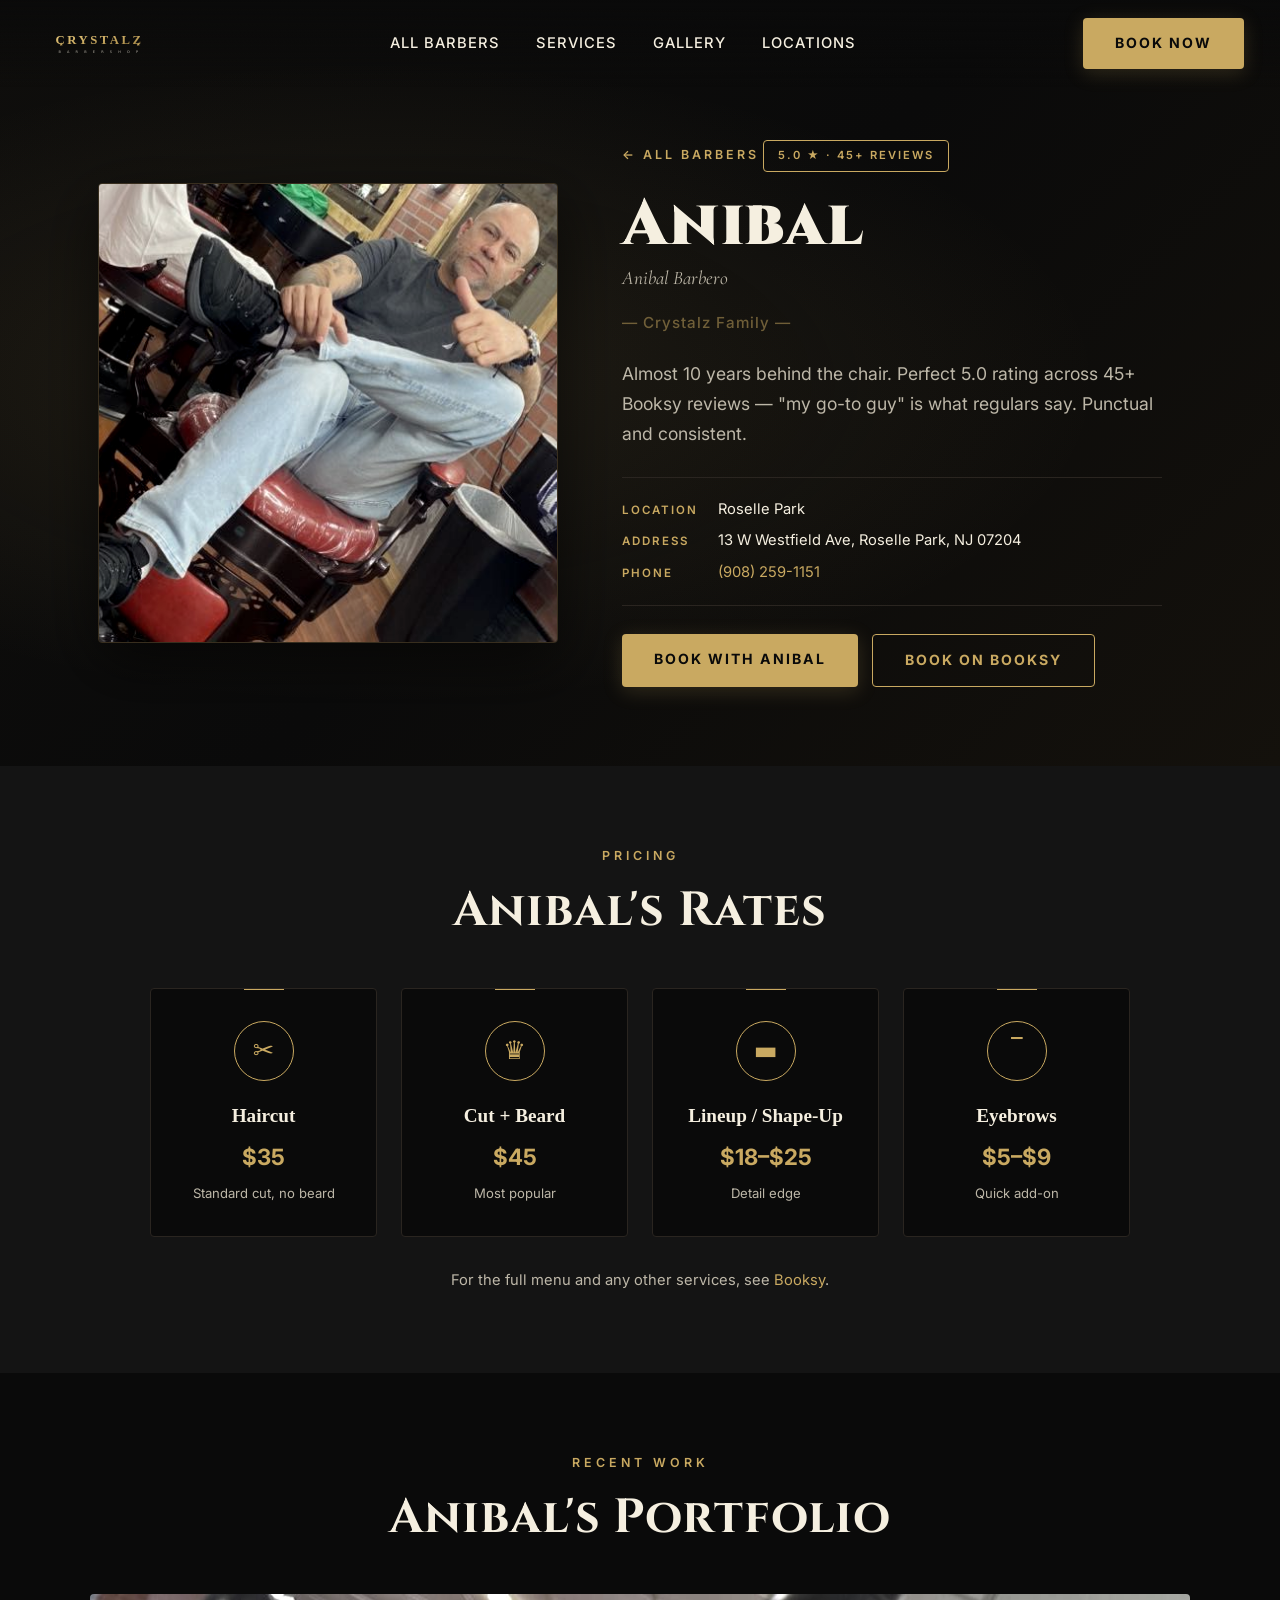
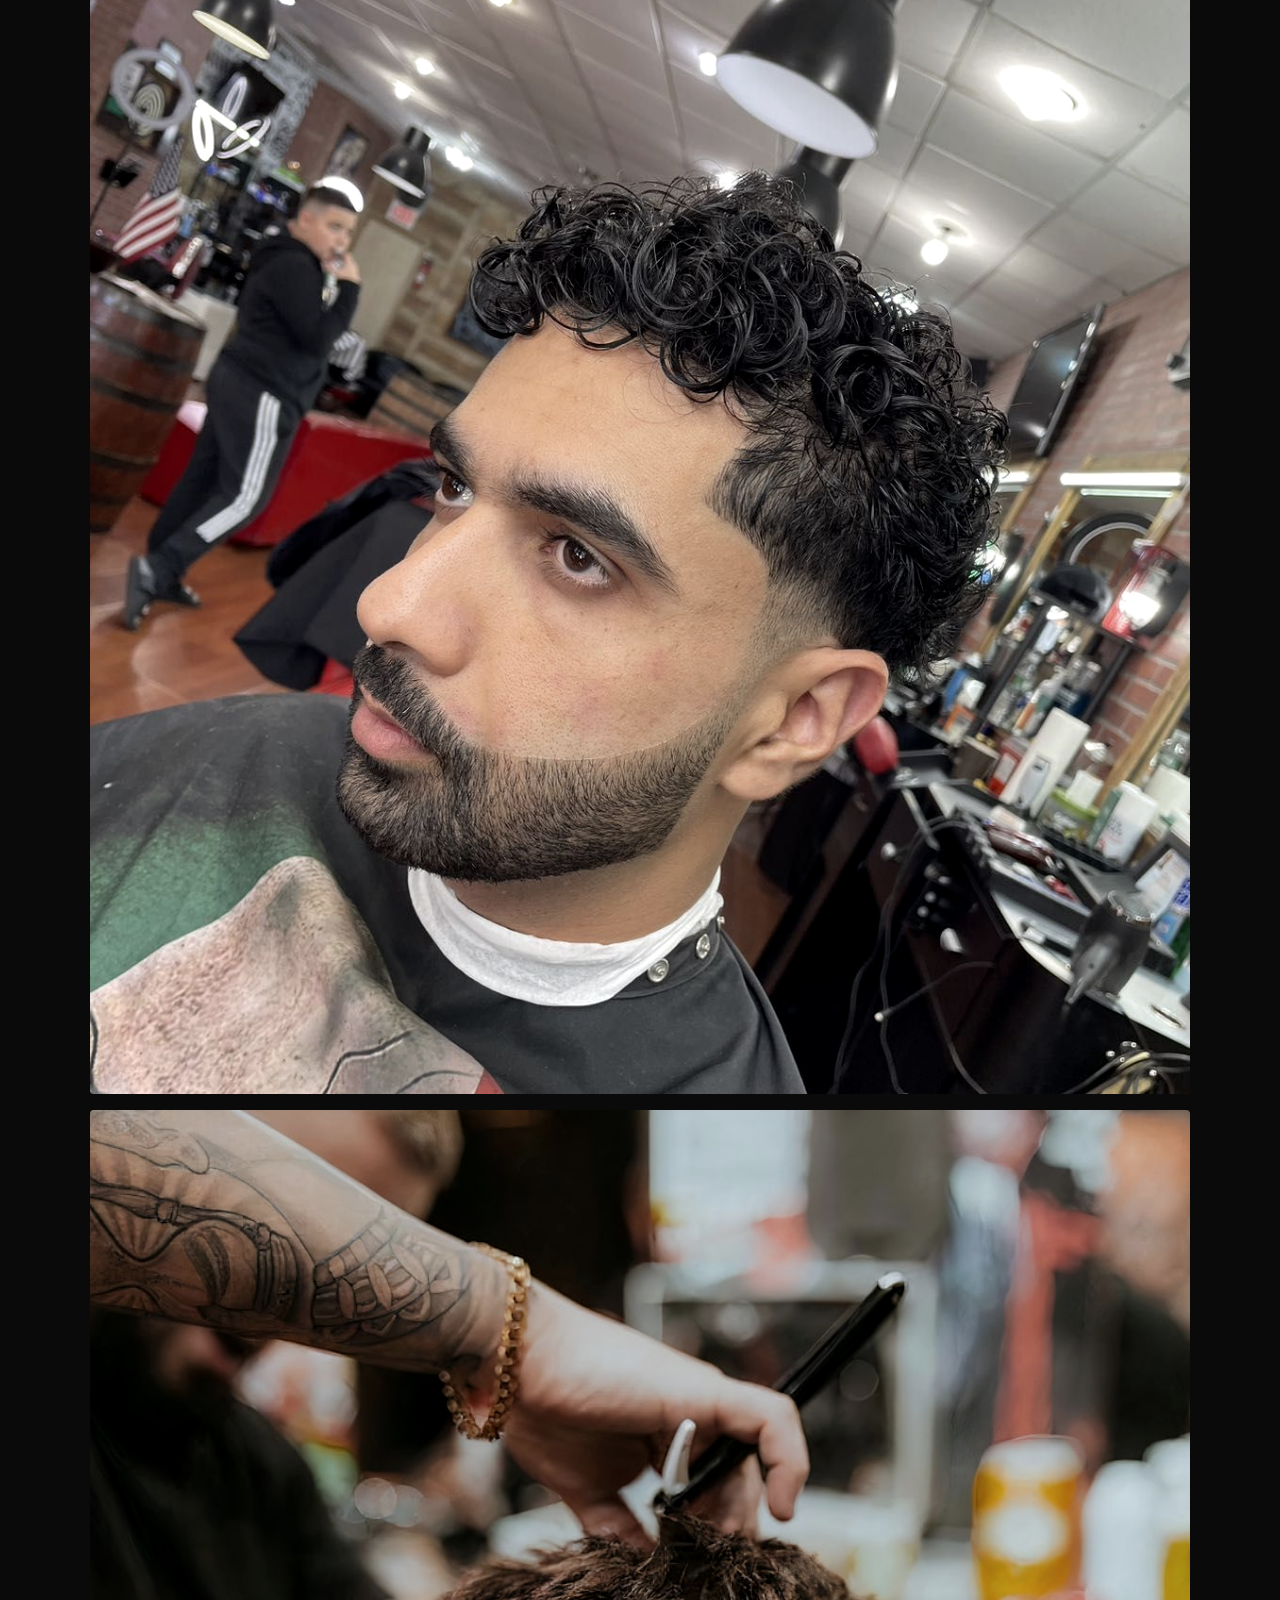
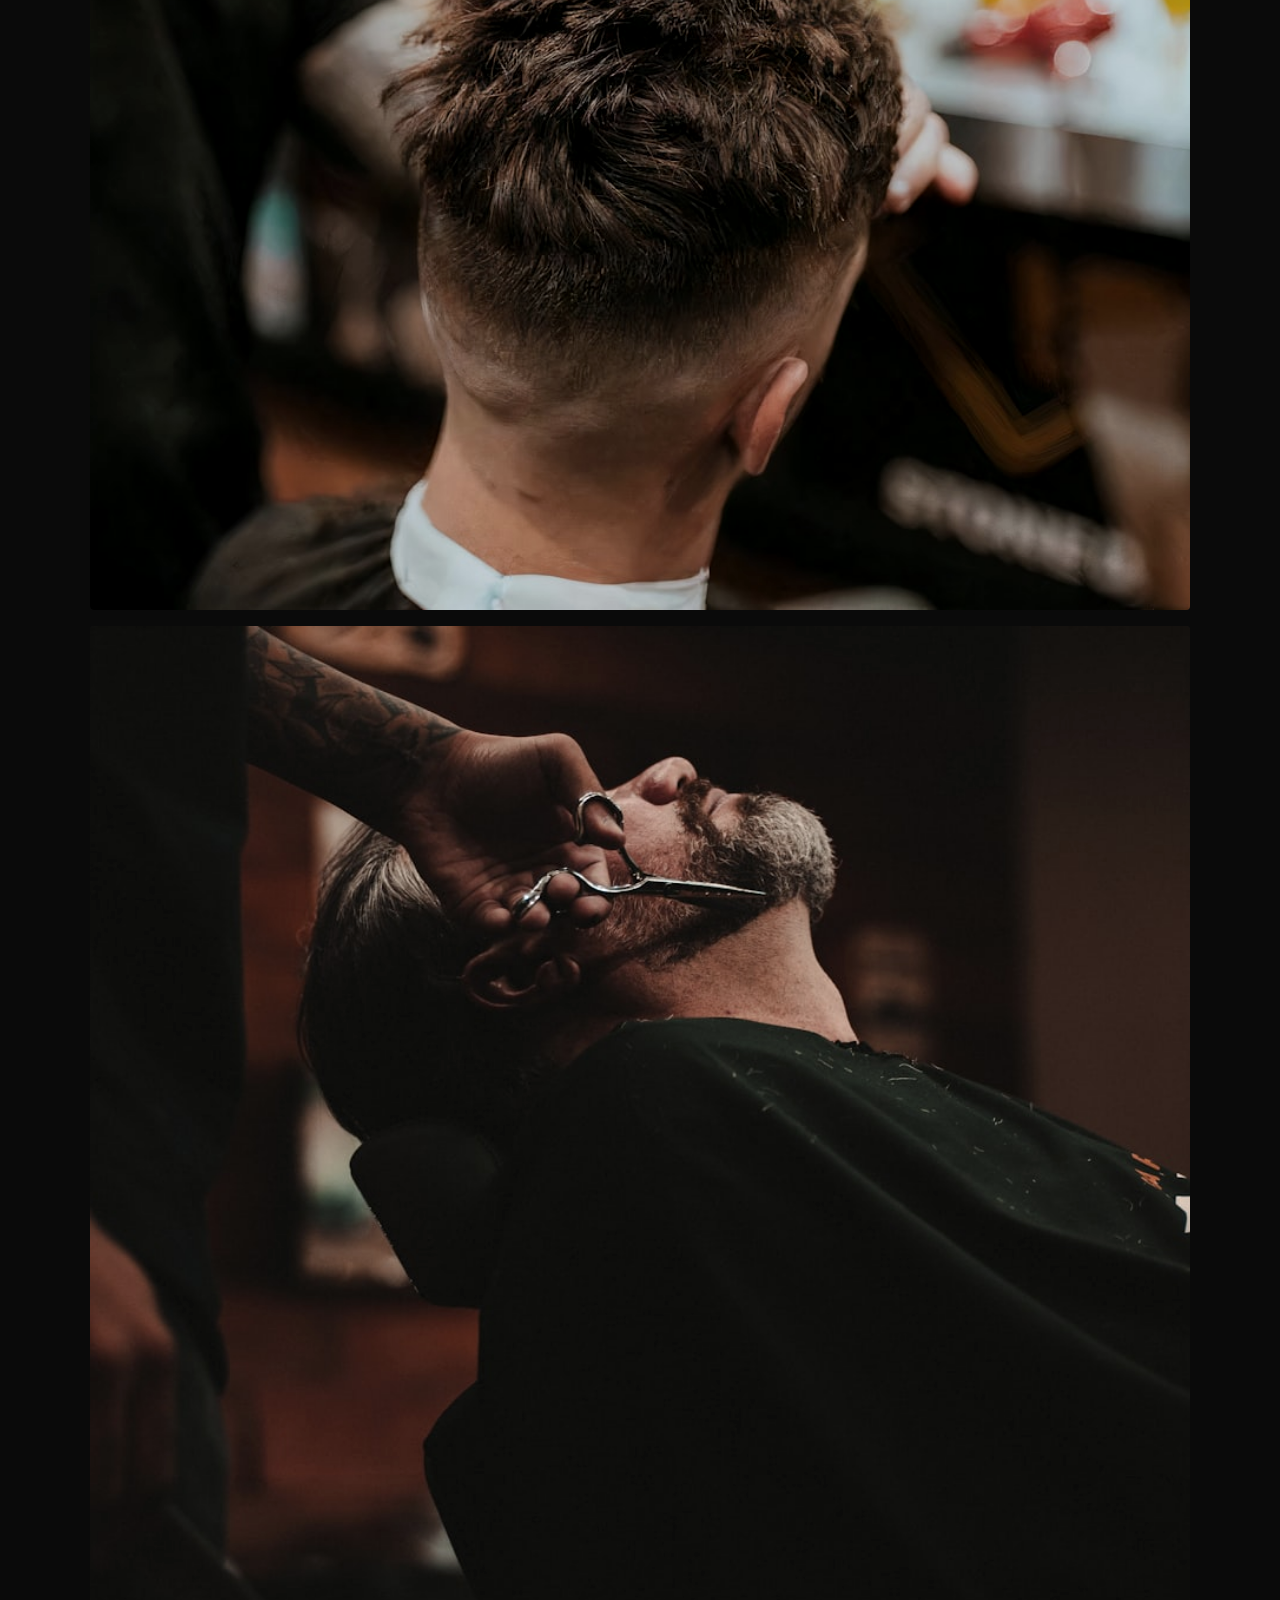
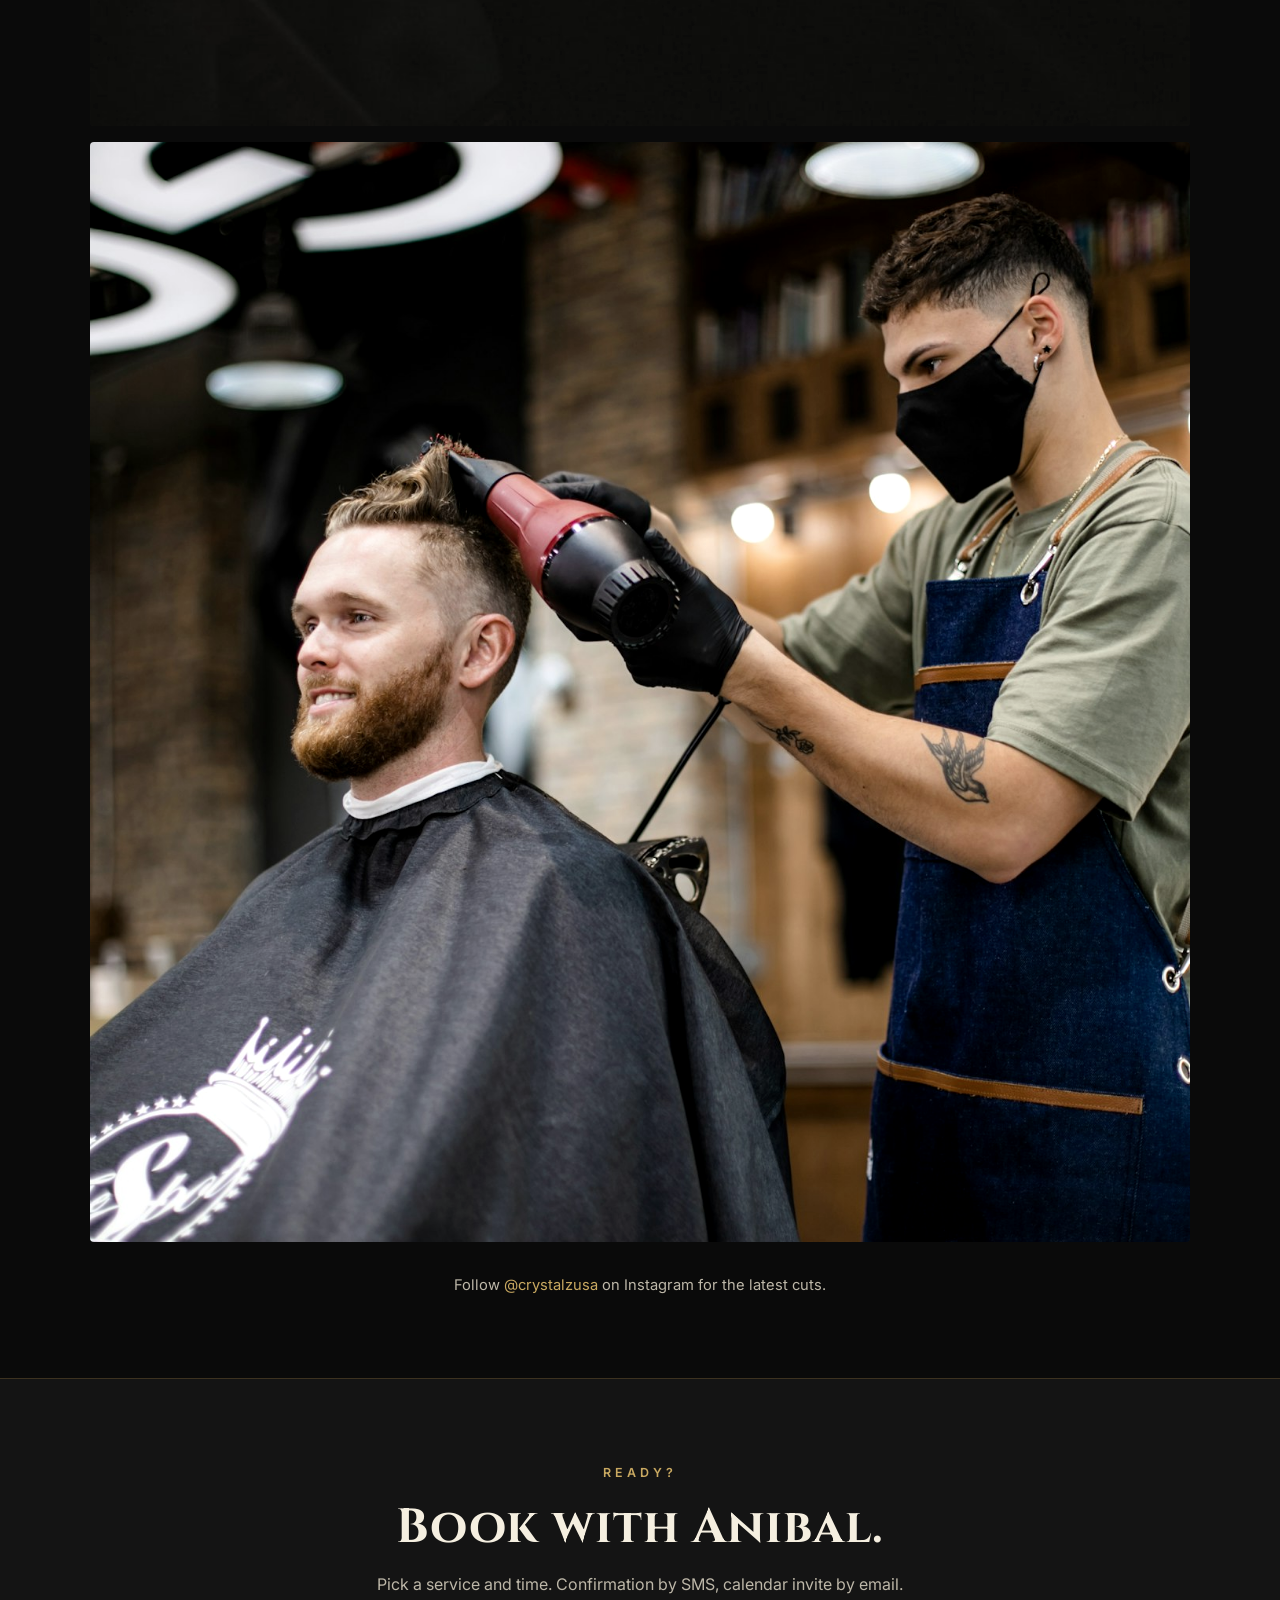
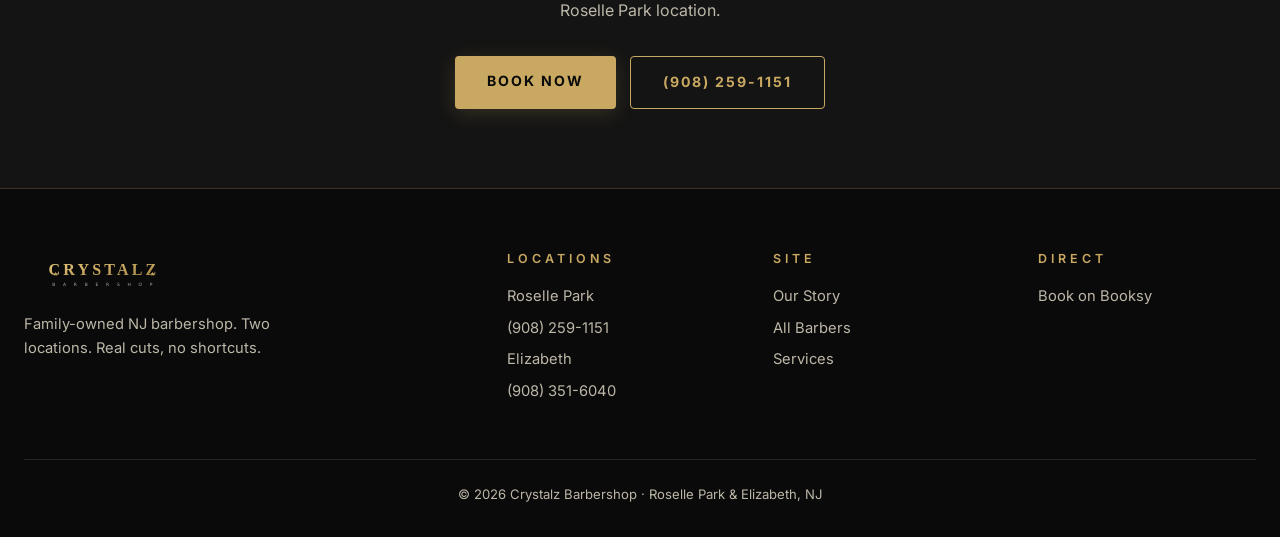
==== barbers/anibal.html @ c44e2b68 "Individual barber bio pages: barbers/<id>.html with hero portrait, bio, pricing, work gallery, embed" ====
<!DOCTYPE html>
<html lang="en">
<head>
  <meta charset="UTF-8">
  <meta name="viewport" content="width=device-width, initial-scale=1.0">
  <title>Anibal — Anibal Barbero | Crystalz Barbershop Roselle Park</title>
  <meta name="description" content="Book Anibal at Crystalz Barbershop Roselle Park. Almost 10 years behind the chair. Perfect 5.0 rating across 45+ Booksy reviews — "my go-to guy" is what regulars say. Punctual and consistent.">
  <meta property="og:title" content="Anibal — Crystalz Barbershop Roselle Park">
  <meta property="og:description" content="Almost 10 years behind the chair. Perfect 5.0 rating across 45+ Booksy reviews — "my go-to guy" is what regulars say. Punctual and consistent.">
  <meta property="og:image" content="../images/barbers/anibal.jpeg">
  <link rel="preconnect" href="https://fonts.googleapis.com">
  <link rel="preconnect" href="https://fonts.gstatic.com" crossorigin>
  <link href="https://fonts.googleapis.com/css2?family=Cinzel:wght@500;700;900&family=Cormorant+Garamond:ital,wght@0,400;0,600;1,500;1,700&family=Inter:wght@400;500;600;700&display=swap" rel="stylesheet">
  <link rel="stylesheet" href="../css/styles.css">
  <link rel="icon" type="image/svg+xml" href="../assets/logo.svg">
  <script type="application/ld+json">
  {
    "@context": "https://schema.org",
    "@type": "Person",
    "name": "Anibal Barbero",
    "alternateName": "Anibal",
    "jobTitle": "Barber",
    "worksFor": {
      "@type": "HairSalon",
      "name": "Crystalz Barbershop",
      "address": {
        "@type": "PostalAddress",
        "streetAddress": "13 W Westfield Ave",
        "addressLocality": "Roselle Park",
        "addressRegion": "NJ",
        "postalCode": "NJ"
      }
    },
    "image": "../images/barbers/anibal.jpeg"
  }
  </script>
</head>
<body>

<nav class="nav" id="nav">
  <a href="../index.html" class="nav-logo"><img src="../assets/logo.svg" alt="Crystalz"></a>
  <ul class="nav-links">
    <li><a href="../index.html#barbers">All Barbers</a></li>
    <li><a href="../index.html#services">Services</a></li>
    <li><a href="../index.html#gallery">Gallery</a></li>
    <li><a href="../index.html#locations">Locations</a></li>
  </ul>
  <a href="#" class="btn book-trigger" data-barber="anibal">Book Now</a>
  <button class="nav-toggle" id="navToggle" aria-label="Toggle nav">☰</button>
</nav>

<header class="barber-page-hero">
  <div class="barber-page-hero-bg"></div>
  <img class="barber-page-portrait" src="../images/barbers/anibal.jpeg" alt="Anibal Barbero">
  <div class="barber-page-hero-content">
    <a href="../index.html#barbers" class="barber-page-back">← All Barbers</a>
    <div class="barber-page-badge">5.0 ★ · 45+ Reviews</div>
    <h1 class="barber-page-name">Anibal</h1>
    <p class="barber-page-fullname">Anibal Barbero</p>
    <span class="barber-page-handle" style="opacity:0.5;">— Crystalz Family —</span>
    <p class="barber-page-bio">Almost 10 years behind the chair. Perfect 5.0 rating across 45+ Booksy reviews — "my go-to guy" is what regulars say. Punctual and consistent.</p>
    <div class="barber-page-meta">
      <div><span>Location</span> Roselle Park</div>
      <div><span>Address</span> 13 W Westfield Ave, Roselle Park, NJ 07204</div>
      <div><span>Phone</span> <a href="tel:+19082591151">(908) 259-1151</a></div>
    </div>
    <div class="barber-page-actions">
      <a href="#" class="btn book-trigger" data-barber="anibal">Book With Anibal</a>
      <a href="https://booksy.com/en-us/854665_anibal-barbero_barber-shop_28871_roselle-park" target="_blank" rel="noopener" class="btn btn-outline">Book on Booksy</a>
    </div>
  </div>
</header>

<section class="barber-page-pricing">
  <div class="container">
    <p class="eyebrow">Pricing</p>
    <h2>Anibal's Rates</h2>
    <div class="services-grid">
      <article class="service-card">
        <div class="service-icon">✂</div>
        <div class="service-name">Haircut</div>
        <div class="service-price">$35</div>
        <div class="service-note">Standard cut, no beard</div>
      </article>
      <article class="service-card">
        <div class="service-icon">♛</div>
        <div class="service-name">Cut + Beard</div>
        <div class="service-price">$45</div>
        <div class="service-note">Most popular</div>
      </article>
      <article class="service-card">
        <div class="service-icon">▬</div>
        <div class="service-name">Lineup / Shape-Up</div>
        <div class="service-price">$18–$25</div>
        <div class="service-note">Detail edge</div>
      </article>
      <article class="service-card">
        <div class="service-icon">‾</div>
        <div class="service-name">Eyebrows</div>
        <div class="service-price">$5–$9</div>
        <div class="service-note">Quick add-on</div>
      </article>
    </div>
    <p style="text-align:center; margin-top:32px; color:var(--cream-dim); font-size:0.92rem;">
      For the full menu and any other services, see <a href="https://booksy.com/en-us/854665_anibal-barbero_barber-shop_28871_roselle-park" target="_blank" rel="noopener" style="color:var(--gold);">Booksy</a>.
    </p>
  </div>
</section>

<section class="barber-page-gallery-section">
  <div class="container">
    <p class="eyebrow">Recent Work</p>
    <h2>Anibal's Portfolio</h2>
    
    <div class="barber-page-gallery">
      <div class="gallery-item"><img src="../images/gallery/01-joel-inspo.jpeg" alt="work sample"></div>
      <div class="gallery-item"><img src="../images/gallery/06-skin-fade.jpeg" alt="work sample"></div>
      <div class="gallery-item"><img src="../images/gallery/02-fade-detail.jpeg" alt="work sample"></div>
      <div class="gallery-item"><img src="../images/gallery/05-beard-work.jpeg" alt="work sample"></div>
    </div>
    
    <p style="text-align:center; margin-top:32px; color:var(--cream-dim); font-size:0.92rem;">
      Follow <a href="https://www.instagram.com/crystalzusa/" target="_blank" rel="noopener" style="color:var(--gold);">@crystalzusa</a> on Instagram for the latest cuts.
    </p>
  </div>
</section>

<section class="barber-page-cta">
  <div class="container">
    <p class="eyebrow">Ready?</p>
    <h2>Book with Anibal.</h2>
    <p style="color:var(--cream-dim); margin-top:12px; max-width:560px; margin-left:auto; margin-right:auto;">Pick a service and time. Confirmation by SMS, calendar invite by email. Roselle Park location.</p>
    <div style="margin-top:32px; display:flex; gap:14px; justify-content:center; flex-wrap:wrap;">
      <a href="#" class="btn book-trigger" data-barber="anibal">Book Now</a>
      <a href="tel:+19082591151" class="btn btn-outline">(908) 259-1151</a>
    </div>
  </div>
</section>

<footer class="footer">
  <div class="container">
    <div class="footer-grid">
      <div class="footer-col">
        <div class="footer-logo"><img src="../assets/logo.svg" alt="Crystalz"></div>
        <p class="footer-tagline">Family-owned NJ barbershop. Two locations. Real cuts, no shortcuts.</p>
      </div>
      <div class="footer-col">
        <h5>Locations</h5>
        <ul>
          <li>Roselle Park</li>
          <li><a href="tel:+19082591151">(908) 259-1151</a></li>
          <li>Elizabeth</li>
          <li><a href="tel:+19083516040">(908) 351-6040</a></li>
        </ul>
      </div>
      <div class="footer-col">
        <h5>Site</h5>
        <ul>
          <li><a href="../index.html#about">Our Story</a></li>
          <li><a href="../index.html#barbers">All Barbers</a></li>
          <li><a href="../index.html#services">Services</a></li>
        </ul>
      </div>
      <div class="footer-col">
        <h5>Direct</h5>
        <ul>
          <li><a href="https://booksy.com/en-us/854665_anibal-barbero_barber-shop_28871_roselle-park" target="_blank" rel="noopener">Book on Booksy</a></li>
          
        </ul>
      </div>
    </div>
    <div class="footer-bottom">
      © 2026 Crystalz Barbershop · Roselle Park & Elizabeth, NJ
    </div>
  </div>
</footer>

<!-- Mobile sticky CTA -->
<div class="mobile-cta-bar" role="navigation">
  <a href="#" class="mcta mcta-primary book-trigger" data-barber="anibal">
    <svg viewBox="0 0 24 24" width="20" height="20" fill="none" stroke="currentColor" stroke-width="2" stroke-linecap="round" stroke-linejoin="round"><rect x="3" y="4" width="18" height="18" rx="2" ry="2"/><line x1="16" y1="2" x2="16" y2="6"/><line x1="8" y1="2" x2="8" y2="6"/><line x1="3" y1="10" x2="21" y2="10"/></svg>
    <span>Book Anibal</span>
  </a>
  <a href="tel:+19082591151" class="mcta">
    <svg viewBox="0 0 24 24" width="20" height="20" fill="none" stroke="currentColor" stroke-width="2" stroke-linecap="round" stroke-linejoin="round"><path d="M22 16.92v3a2 2 0 0 1-2.18 2 19.79 19.79 0 0 1-8.63-3.07 19.5 19.5 0 0 1-6-6 19.79 19.79 0 0 1-3.07-8.67A2 2 0 0 1 4.11 2h3a2 2 0 0 1 2 1.72 12.84 12.84 0 0 0 .7 2.81 2 2 0 0 1-.45 2.11L8.09 9.91a16 16 0 0 0 6 6l1.27-1.27a2 2 0 0 1 2.11-.45 12.84 12.84 0 0 0 2.81.7A2 2 0 0 1 22 16.92z"/></svg>
    <span>Call</span>
  </a>
  <a href="https://maps.google.com/?q=13+W+Westfield+Ave,+Roselle+Park,+NJ+07204" target="_blank" rel="noopener" class="mcta">
    <svg viewBox="0 0 24 24" width="20" height="20" fill="none" stroke="currentColor" stroke-width="2" stroke-linecap="round" stroke-linejoin="round"><path d="M21 10c0 7-9 13-9 13s-9-6-9-13a9 9 0 0 1 18 0z"/><circle cx="12" cy="10" r="3"/></svg>
    <span>Map</span>
  </a>
</div>

<!-- Booking modal — same as main site -->
<div class="modal-overlay" id="bookingModal" role="dialog" aria-modal="true">
  <div class="modal">
    <button class="modal-close" id="modalClose" aria-label="Close">×</button>
    <p class="eyebrow" style="padding-left:0;">Book An Appointment</p>
    <h3>Sharp cut. Real time.</h3>
    <p class="modal-sub">Pick your service and a time. We'll send a confirmation by SMS and your calendar invite by email.</p>
    <form id="bookingForm">
      <div class="form-error" id="formError"></div>
      <div class="form-group">
        <label for="b-location">Location</label>
        <select id="b-location" name="location" required>
          <option value="">— Select a location —</option>
          <option value="roselle-park">Roselle Park · 13 W Westfield Ave</option>
          <option value="elizabeth">Elizabeth · 910 Elizabeth Ave</option>
        </select>
      </div>
      <div class="form-group">
        <label for="b-barber">Barber</label>
        <select id="b-barber" name="barber" required>
          <option value="">— Choose your barber —</option>
        </select>
      </div>
      <div class="form-group">
        <label for="b-service">Service</label>
        <select id="b-service" name="service" required>
          <option value="">— Choose a service —</option>
        </select>
      </div>
      <div class="form-row">
        <div class="form-group">
          <label for="b-date">Date</label>
          <input type="date" id="b-date" name="date" required>
        </div>
        <div class="form-group">
          <label for="b-time">Time</label>
          <select id="b-time" name="time" required>
            <option value="">— Time —</option>
          </select>
        </div>
      </div>
      <div class="form-row">
        <div class="form-group">
          <label for="b-name">Your Name</label>
          <input type="text" id="b-name" name="name" required>
        </div>
        <div class="form-group">
          <label for="b-phone">Phone</label>
          <input type="tel" id="b-phone" name="phone" placeholder="(908) 555-1234" required>
        </div>
      </div>
      <div class="form-group">
        <label for="b-email">Email</label>
        <input type="email" id="b-email" name="email" required>
      </div>
      <div class="form-group">
        <label for="b-notes">Notes (optional)</label>
        <textarea id="b-notes" name="notes" rows="2"></textarea>
      </div>
      <button type="submit" class="btn" id="submitBtn">Confirm Appointment</button>
    </form>
    <div class="form-success" id="formSuccess">
      <div class="form-success-icon">✓</div>
      <h3>Appointment Confirmed</h3>
      <p style="color:var(--cream-dim); margin-top:12px;">We've sent a confirmation by SMS, and your calendar invite is in your email.</p>
      <button class="btn btn-outline" id="successClose" style="margin-top:24px;">Close</button>
    </div>
  </div>
</div>

<script src="../js/data.js"></script>
<script src="../js/main.js"></script>
</body>
</html>
---- css/styles.css ----
/* ===============================
   CRYSTALZ BARBERSHOP — design system
   Premium black + gold barbershop aesthetic
   =============================== */

:root {
  --bg-primary: #0A0A0A;
  --bg-card: #141414;
  --bg-card-hover: #1A1A1A;
  --gold: #C9A961;
  --gold-bright: #E8CB7E;
  --gold-deep: #9A7E3F;
  --gold-glow: rgba(201, 169, 97, 0.15);
  --cream: #F5EFE0;
  --cream-dim: #BDB7A8;
  --border-subtle: #2A2520;
  --border-gold: #3D3220;
  --shadow-card: 0 20px 60px rgba(0, 0, 0, 0.6);
  --shadow-gold: 0 0 40px rgba(201, 169, 97, 0.25);
  --max-width: 1280px;
  --radius: 4px;
  --transition: 0.4s cubic-bezier(0.4, 0, 0.2, 1);
}

* { box-sizing: border-box; margin: 0; padding: 0; }

html { scroll-behavior: smooth; }

body {
  font-family: 'Inter', -apple-system, BlinkMacSystemFont, system-ui, sans-serif;
  background: var(--bg-primary);
  color: var(--cream);
  line-height: 1.6;
  overflow-x: hidden;
  -webkit-font-smoothing: antialiased;
}

h1, h2, h3, h4 {
  font-family: 'Cinzel', 'Cormorant Garamond', Georgia, serif;
  font-weight: 700; line-height: 1.2;
  letter-spacing: 0.02em; /* Cinzel needs more tracking, not less */
  text-transform: none;
}
h1 { font-size: clamp(2.2rem, 5.5vw, 4.6rem); font-weight: 900; }
h2 { font-size: clamp(1.7rem, 3.8vw, 3rem); margin-bottom: 1rem; font-weight: 700; }
h3 { font-size: clamp(1.2rem, 2.2vw, 1.6rem); font-weight: 700; }

a { color: inherit; text-decoration: none; transition: color var(--transition); }

img { max-width: 100%; height: auto; display: block; }

.container { max-width: var(--max-width); margin: 0 auto; padding: 0 24px; }

/* Section labels — small uppercase gold */
.eyebrow {
  display: inline-block;
  color: var(--gold);
  font-size: 0.78rem;
  font-weight: 600;
  letter-spacing: 4px;
  text-transform: uppercase;
  margin-bottom: 1rem;
  position: relative;
  padding-left: 60px;
}
.eyebrow::before {
  content: ""; position: absolute; left: 0; top: 50%;
  width: 50px; height: 1px; background: var(--gold);
}

/* ===============================
   Navigation
   =============================== */
.nav {
  position: fixed; top: 0; left: 0; right: 0; z-index: 100;
  display: flex; justify-content: space-between; align-items: center;
  padding: 18px 36px;
  transition: all var(--transition);
  background: linear-gradient(180deg, rgba(10,10,10,0.95) 0%, rgba(10,10,10,0) 100%);
}
.nav.scrolled {
  background: rgba(10, 10, 10, 0.96);
  backdrop-filter: blur(12px);
  -webkit-backdrop-filter: blur(12px);
  border-bottom: 1px solid var(--border-subtle);
  padding: 12px 36px;
}
.nav-logo img { height: 38px; }
.nav-links { display: flex; gap: 36px; list-style: none; }
.nav-links a {
  color: var(--cream); font-size: 0.92rem; font-weight: 500;
  letter-spacing: 1px; text-transform: uppercase; position: relative;
  padding: 4px 0;
}
.nav-links a::after {
  content: ""; position: absolute; bottom: 0; left: 0; right: 0; height: 1px;
  background: var(--gold); transform: scaleX(0); transform-origin: right;
  transition: transform var(--transition);
}
.nav-links a:hover { color: var(--gold); }
.nav-links a:hover::after { transform: scaleX(1); transform-origin: left; }

.btn {
  display: inline-block; padding: 14px 32px;
  background: var(--gold); color: var(--bg-primary);
  border: none; border-radius: var(--radius);
  font-family: 'Inter', sans-serif; font-size: 0.88rem; font-weight: 700;
  letter-spacing: 2px; text-transform: uppercase; cursor: pointer;
  transition: transform 0.25s cubic-bezier(0.2,0.7,0.15,1), background var(--transition), box-shadow var(--transition), color var(--transition);
  position: relative; overflow: hidden; will-change: transform;
  box-shadow: 0 4px 20px rgba(201, 169, 97, 0.2);
}
@media (hover: none) { .btn { transform: none !important; } }
.btn::before {
  content: ""; position: absolute; top: 0; left: -100%; width: 100%; height: 100%;
  background: linear-gradient(90deg, transparent, var(--gold-bright), transparent);
  transition: left 0.6s;
}
.btn:hover::before { left: 100%; }
.btn:hover { background: var(--gold-bright); transform: translateY(-2px); box-shadow: 0 8px 30px rgba(201, 169, 97, 0.4); }
.btn-outline {
  background: transparent; color: var(--gold); border: 1px solid var(--gold);
  box-shadow: none;
}
.btn-outline:hover { background: var(--gold); color: var(--bg-primary); }

.nav-toggle { display: none; background: none; border: none; color: var(--cream); cursor: pointer; }

/* ===============================
   Hero
   =============================== */
.hero {
  position: relative; min-height: 100vh; display: flex; align-items: center; justify-content: center;
  overflow: hidden; padding: 120px 24px 60px; text-align: center;
}
.hero-image {
  position: absolute; inset: 0; z-index: 0;
  width: 100%; height: 100%; object-fit: cover;
  filter: grayscale(35%) brightness(0.55) contrast(1.15);
  animation: hero-zoom 18s ease-in-out infinite alternate;
}
@keyframes hero-zoom {
  from { transform: scale(1.0); }
  to   { transform: scale(1.08); }
}
.hero-bg {
  position: absolute; inset: 0; z-index: 1;
  background:
    linear-gradient(180deg, rgba(10,10,10,0.4) 0%, rgba(10,10,10,0.65) 50%, rgba(10,10,10,0.95) 100%),
    radial-gradient(ellipse 80% 50% at 50% 30%, rgba(201, 169, 97, 0.18) 0%, transparent 70%);
}
@keyframes hero-pan {
  0% { background-position: 0% 0%, 0% 0%, 0% 0%, 0% 0%, 0% 0%; }
  100% { background-position: 0% 0%, 8% 4%, -6% 3%, 4% -2%, 0% 0%; }
}
.hero-bg::after {
  content: ""; position: absolute; inset: 0;
  background-image: url("data:image/svg+xml,%3Csvg xmlns='http://www.w3.org/2000/svg' width='200' height='200'%3E%3Cdefs%3E%3CradialGradient id='g'%3E%3Cstop offset='0%25' stop-color='%23C9A961' stop-opacity='0.15'/%3E%3Cstop offset='100%25' stop-color='%23000' stop-opacity='0'/%3E%3C/radialGradient%3E%3C/defs%3E%3Ccircle cx='100' cy='100' r='40' fill='url(%23g)'/%3E%3C/svg%3E");
  background-position: 20% 20%, 80% 70%; background-repeat: no-repeat;
  opacity: 0.6;
}
.hero-content { position: relative; z-index: 2; max-width: 900px; }
.hero-eyebrow {
  color: var(--gold); font-size: 0.85rem; font-weight: 500; letter-spacing: 8px;
  text-transform: uppercase; margin-bottom: 24px; opacity: 0;
  animation: fade-up 1s 0.2s forwards;
}
.hero-title {
  color: var(--cream); margin-bottom: 32px;
}
.hero-title .word {
  display: inline-block; opacity: 0;
  transform: translateY(60%); filter: blur(8px);
  animation: word-in .9s var(--d) cubic-bezier(.2,.7,.15,1) forwards;
  margin-right: 0.22em;
}
.hero-title .italic {
  color: var(--gold);
  font-style: italic;
  font-family: 'Cormorant Garamond', Georgia, serif;
  font-weight: 500;
  letter-spacing: 0; /* italic doesn't need extra tracking */
}
@keyframes word-in {
  to { opacity: 1; transform: translateY(0); filter: blur(0); }
}
.hero-sub {
  color: var(--cream-dim); font-size: 1.15rem; max-width: 600px; margin: 0 auto 48px;
  opacity: 0; animation: fade-up 1s 0.8s forwards;
}
.hero-actions {
  display: flex; gap: 16px; justify-content: center; flex-wrap: wrap;
  opacity: 0; animation: fade-up 1s 1.1s forwards;
}
.hero-divider {
  width: 80px; height: 1px; background: var(--gold); margin: 32px auto;
  opacity: 0; animation: fade-up 1s 0.6s forwards;
}
.hero-stars { color: var(--gold); font-size: 1rem; letter-spacing: 4px; margin-bottom: 16px;
  opacity: 0; animation: fade-up 1s 0.4s forwards; }

@keyframes fade-up {
  from { opacity: 0; transform: translateY(30px); }
  to { opacity: 1; transform: translateY(0); }
}

/* ===============================
   Marquee strip
   =============================== */
.marquee {
  overflow: hidden; border-block: 1px solid var(--border-gold);
  background: var(--bg-primary); padding: 36px 0;
  position: relative;
}
.marquee::before, .marquee::after {
  content: ""; position: absolute; top: 0; bottom: 0; width: 120px; z-index: 2; pointer-events: none;
}
.marquee::before { left: 0; background: linear-gradient(90deg, var(--bg-primary), transparent); }
.marquee::after { right: 0; background: linear-gradient(270deg, var(--bg-primary), transparent); }
.marquee-track {
  display: flex; gap: 56px; white-space: nowrap; width: max-content;
  animation: marquee 38s linear infinite;
  font-family: 'Playfair Display', serif; font-style: italic;
  font-size: clamp(2rem, 5vw, 4rem); font-weight: 800;
  color: transparent; -webkit-text-stroke: 1px var(--gold);
  letter-spacing: 0.02em;
}
.marquee-track span:nth-child(even) { color: var(--gold); -webkit-text-stroke: 0; }
@keyframes marquee { to { transform: translateX(-50%); } }
.marquee:hover .marquee-track { animation-play-state: paused; }

/* ===============================
   Section base
   =============================== */
section { padding: 100px 0; position: relative; }
.section-head { text-align: center; max-width: 720px; margin: 0 auto 72px; }
.section-head h2 { color: var(--cream); }
.section-head p { color: var(--cream-dim); font-size: 1.1rem; margin-top: 16px; }

/* ===============================
   About / Family Story
   =============================== */
.about { background: var(--bg-card); position: relative; }
.about::before {
  content: ""; position: absolute; top: 0; left: 0; right: 0; height: 1px;
  background: linear-gradient(90deg, transparent, var(--gold), transparent);
}
.about-grid { display: grid; grid-template-columns: 1fr 1fr; gap: 72px; align-items: center; }
.about-text .eyebrow { padding-left: 0; }
.about-text .eyebrow::before { display: none; }
.about-text p { color: var(--cream-dim); margin-bottom: 16px; font-size: 1.02rem; }
.family-card {
  background: var(--bg-primary); border: 1px solid var(--border-gold);
  padding: 32px; border-radius: var(--radius); margin-top: 24px;
}
.family-card h4 { color: var(--gold); margin-bottom: 8px; font-family: 'Inter'; font-size: 0.85rem; letter-spacing: 3px; text-transform: uppercase; font-weight: 600; }
.family-card .family-list { color: var(--cream); font-size: 1.1rem; line-height: 1.9; }
.family-card .family-list span { color: var(--gold); }
.family-card .family-list a {
  color: var(--cream); text-decoration: none;
  display: inline-block; padding: 2px 6px; margin: -2px -6px;
  border-radius: 2px; transition: background var(--transition), color var(--transition);
  position: relative;
}
.family-card .family-list a:hover {
  background: rgba(201, 169, 97, 0.08); color: var(--gold-bright);
}
.family-card .family-list a:hover span { color: var(--gold-bright); }
.family-card .family-list a::after {
  content: "→"; opacity: 0; margin-left: 8px;
  transition: opacity var(--transition), margin-left var(--transition);
  color: var(--gold);
}
.family-card .family-list a:hover::after { opacity: 1; margin-left: 12px; }

.about-visual {
  position: relative; aspect-ratio: 4/5;
  background: var(--bg-primary);
  border: 1px solid var(--border-gold); border-radius: var(--radius);
  display: flex; align-items: center; justify-content: center;
  overflow: hidden;
}
.about-visual-image {
  position: absolute; inset: 0; width: 100%; height: 100%; object-fit: cover;
  filter: grayscale(40%) brightness(0.4) contrast(1.1);
  z-index: 1;
}
.about-visual::before {
  content: ""; position: absolute; inset: 20px; border: 1px solid var(--gold);
  opacity: 0.5; z-index: 2; pointer-events: none;
}
.about-visual-text {
  text-align: center; padding: 40px;
  position: relative; z-index: 3;
}
.about-visual-text .stat-number {
  font-family: 'Playfair Display', serif; font-size: 5rem; font-weight: 900;
  color: var(--gold); line-height: 1;
}
.about-visual-text .stat-label {
  color: var(--cream-dim); font-size: 0.85rem; letter-spacing: 4px;
  text-transform: uppercase; margin-top: 12px;
}
.about-visual-text .stat-divider {
  width: 60px; height: 1px; background: var(--gold); margin: 24px auto;
}

/* ===============================
   Barbers grid
   =============================== */
.barbers { background: var(--bg-primary); }
.barbers-grid {
  display: grid; grid-template-columns: repeat(auto-fit, minmax(280px, 1fr)); gap: 32px;
}
.barber-card {
  background: var(--bg-card); border: 1px solid var(--border-subtle); border-radius: var(--radius);
  overflow: hidden; transition: all var(--transition); position: relative;
  display: flex; flex-direction: column;
}
.barber-card:hover {
  transform: translateY(-8px); border-color: var(--gold);
  box-shadow: var(--shadow-card), var(--shadow-gold);
}
.barber-image {
  position: relative; aspect-ratio: 1/1; overflow: hidden;
  background: var(--bg-card-hover);
}
.barber-image img {
  width: 100%; height: 100%; object-fit: cover;
  transition: transform 0.6s cubic-bezier(0.4, 0, 0.2, 1);
  filter: grayscale(20%) contrast(1.05);
}
.barber-card:hover .barber-image img {
  transform: scale(1.06); filter: grayscale(0%) contrast(1.1);
}
.barber-badge {
  position: absolute; top: 16px; right: 16px; z-index: 2;
  background: var(--bg-primary); color: var(--gold); padding: 6px 12px;
  font-size: 0.7rem; font-weight: 600; letter-spacing: 2px; text-transform: uppercase;
  border: 1px solid var(--gold); border-radius: var(--radius);
}
.barber-info { padding: 28px 24px 24px; flex: 1; display: flex; flex-direction: column; }
.barber-name { color: var(--cream); margin-bottom: 4px; }
.barber-handle {
  color: var(--gold); font-size: 0.85rem; font-weight: 500; letter-spacing: 1px;
  margin-bottom: 16px; display: inline-block;
}
.barber-handle:hover { color: var(--gold-bright); }
.barber-bio { color: var(--cream-dim); font-size: 0.95rem; flex: 1; margin-bottom: 20px; }
.barber-prices {
  display: flex; gap: 12px; flex-wrap: wrap; margin-bottom: 24px;
  font-size: 0.78rem; color: var(--cream-dim);
}
.barber-prices span { color: var(--gold); font-weight: 600; }
.barber-card .btn { width: 100%; text-align: center; padding: 12px 16px; font-size: 0.82rem; }

/* ===============================
   Services
   =============================== */
.services { background: var(--bg-card); position: relative; }
.services-grid {
  display: grid; grid-template-columns: repeat(auto-fit, minmax(220px, 1fr)); gap: 24px;
}
.service-card {
  background: var(--bg-primary); border: 1px solid var(--border-subtle); border-radius: var(--radius);
  padding: 32px 28px; text-align: center; transition: all var(--transition); position: relative;
}
.service-card::before {
  content: ""; position: absolute; top: 0; left: 50%; width: 40px; height: 1px;
  background: var(--gold); transform: translateX(-50%);
}
.service-card:hover {
  transform: translateY(-4px); border-color: var(--gold);
  background: var(--bg-card-hover);
}
.service-icon {
  width: 60px; height: 60px; margin: 0 auto 20px;
  display: flex; align-items: center; justify-content: center;
  color: var(--gold); font-size: 1.6rem;
  border: 1px solid var(--gold); border-radius: 50%;
}
.service-name { color: var(--cream); font-family: 'Playfair Display', serif; font-size: 1.2rem; font-weight: 700; margin-bottom: 8px; }
.service-price { color: var(--gold); font-size: 1.4rem; font-weight: 700; }
.service-note { color: var(--cream-dim); font-size: 0.82rem; margin-top: 8px; }

/* ===============================
   Gallery
   =============================== */
.gallery { background: var(--bg-primary); padding-bottom: 60px; }
.gallery-grid {
  display: grid; grid-template-columns: repeat(12, 1fr); gap: 16px;
  grid-auto-rows: 200px;
}
.gallery-item {
  position: relative; overflow: hidden; border-radius: var(--radius);
  background: var(--bg-card); cursor: pointer;
}
.gallery-item.tall { grid-row: span 2; }
.gallery-item:nth-child(1) { grid-column: span 4; grid-row: span 2; }
.gallery-item:nth-child(2) { grid-column: span 4; }
.gallery-item:nth-child(3) { grid-column: span 4; }
.gallery-item:nth-child(4) { grid-column: span 4; }
.gallery-item:nth-child(5) { grid-column: span 4; }
.gallery-item:nth-child(6) { grid-column: span 4; }
.gallery-item:nth-child(7) { grid-column: span 4; }
.gallery-placeholder {
  width: 100%; height: 100%;
  background: linear-gradient(135deg, var(--bg-card-hover) 0%, var(--bg-primary) 100%);
  display: flex; align-items: center; justify-content: center;
  color: var(--gold); font-size: 0.9rem; letter-spacing: 2px; text-transform: uppercase;
  position: relative;
}
.gallery-placeholder::before {
  content: ""; position: absolute; inset: 16px; border: 1px solid var(--border-gold);
  opacity: 0.5;
}
.gallery-item img {
  width: 100%; height: 100%; object-fit: cover;
  transition: transform 0.6s, filter 0.6s;
  filter: grayscale(15%) contrast(1.05);
}
.gallery-item:hover img { transform: scale(1.08); filter: grayscale(0%) contrast(1.12); }
.gallery-item::after {
  content: ""; position: absolute; inset: 0; pointer-events: none;
  background: linear-gradient(180deg, transparent 60%, rgba(10,10,10,0.5) 100%);
  opacity: 0; transition: opacity 0.4s;
}
.gallery-item:hover::after { opacity: 1; }
.gallery-cta {
  text-align: center; margin-top: 48px;
}

/* ===============================
   Locations
   =============================== */
.locations { background: var(--bg-card); }
.locations-grid { display: grid; grid-template-columns: 1fr 1fr; gap: 32px; }
.location-card {
  background: var(--bg-primary); border: 1px solid var(--border-subtle); border-radius: var(--radius);
  padding: 40px; transition: all var(--transition);
}
.location-card:hover { border-color: var(--gold); }
.location-name {
  font-family: 'Playfair Display', serif; font-size: 1.6rem; font-weight: 800;
  color: var(--cream); margin-bottom: 8px;
}
.location-eyebrow { color: var(--gold); font-size: 0.78rem; letter-spacing: 4px; text-transform: uppercase; margin-bottom: 12px; }
.location-details { color: var(--cream-dim); margin-top: 20px; line-height: 2; }
.location-details a { color: var(--gold); }
.location-details a:hover { color: var(--gold-bright); }
.location-hours { margin-top: 24px; padding-top: 24px; border-top: 1px solid var(--border-subtle); }
.location-hours dt { color: var(--cream); font-size: 0.85rem; font-weight: 600; }
.location-hours dd { color: var(--cream-dim); font-size: 0.85rem; margin-bottom: 8px; }
.location-actions { margin-top: 28px; display: flex; gap: 12px; flex-wrap: wrap; }
.location-actions .btn { padding: 10px 20px; font-size: 0.78rem; }

/* ===============================
   Reviews
   =============================== */
.reviews { background: var(--bg-primary); }
.reviews-grid { display: grid; grid-template-columns: repeat(auto-fit, minmax(280px, 1fr)); gap: 24px; }
.review-card {
  background: var(--bg-card); border: 1px solid var(--border-subtle); border-radius: var(--radius);
  padding: 32px 28px; transition: all var(--transition); position: relative;
}
.review-card:hover { border-color: var(--gold); transform: translateY(-4px); }
.review-stars { color: var(--gold); margin-bottom: 16px; letter-spacing: 2px; font-size: 0.95rem; }
.review-quote { color: var(--cream); font-style: italic; font-size: 1.02rem; margin-bottom: 20px; line-height: 1.7; }
.review-author { color: var(--gold); font-size: 0.85rem; font-weight: 600; letter-spacing: 1px; text-transform: uppercase; }

/* ===============================
   Booking modal
   =============================== */
.modal-overlay {
  position: fixed; inset: 0; z-index: 200;
  background: rgba(0, 0, 0, 0.85); backdrop-filter: blur(8px);
  display: none; align-items: center; justify-content: center;
  padding: 24px;
}
.modal-overlay.open { display: flex; }
.modal {
  background: var(--bg-card); border: 1px solid var(--border-gold); border-radius: var(--radius);
  max-width: 600px; width: 100%; max-height: 90vh; overflow-y: auto;
  padding: 40px; position: relative;
  animation: modal-in 0.4s cubic-bezier(0.4, 0, 0.2, 1);
}
@keyframes modal-in {
  from { opacity: 0; transform: translateY(30px); }
  to { opacity: 1; transform: translateY(0); }
}
.modal-close {
  position: absolute; top: 16px; right: 20px;
  background: none; border: none; color: var(--cream-dim); font-size: 1.6rem;
  cursor: pointer; transition: color var(--transition);
}
.modal-close:hover { color: var(--gold); }
.modal h3 { color: var(--cream); margin-bottom: 8px; }
.modal-sub { color: var(--cream-dim); margin-bottom: 32px; font-size: 0.95rem; }

.form-group { margin-bottom: 20px; }
.form-group label {
  display: block; color: var(--cream); font-size: 0.82rem; font-weight: 600;
  letter-spacing: 1px; text-transform: uppercase; margin-bottom: 8px;
}
.form-group input,
.form-group select,
.form-group textarea {
  width: 100%; background: var(--bg-primary); border: 1px solid var(--border-subtle);
  border-radius: var(--radius); padding: 14px 16px;
  color: var(--cream); font-family: 'Inter', sans-serif; font-size: 0.95rem;
  transition: border-color var(--transition);
}
.form-group input:focus,
.form-group select:focus,
.form-group textarea:focus {
  outline: none; border-color: var(--gold);
}
.form-row { display: grid; grid-template-columns: 1fr 1fr; gap: 16px; }
.modal .btn { width: 100%; margin-top: 16px; }
.form-success {
  text-align: center; padding: 40px 20px;
  display: none;
}
.form-success.open { display: block; }
.form-success-icon {
  width: 64px; height: 64px; border-radius: 50%; border: 2px solid var(--gold);
  display: flex; align-items: center; justify-content: center; margin: 0 auto 20px;
  color: var(--gold); font-size: 2rem;
}
.form-error {
  background: rgba(255, 80, 80, 0.1); border: 1px solid rgba(255, 80, 80, 0.5);
  color: #ff8080; padding: 12px 16px; border-radius: var(--radius);
  font-size: 0.9rem; margin-bottom: 16px; display: none;
}
.form-error.open { display: block; }

/* ===============================
   Footer
   =============================== */
.footer {
  background: var(--bg-primary); border-top: 1px solid var(--border-gold);
  padding: 60px 0 32px;
}
.footer-grid { display: grid; grid-template-columns: 2fr 1fr 1fr 1fr; gap: 48px; }
.footer-logo img { height: 48px; margin-bottom: 16px; }
.footer-tagline { color: var(--cream-dim); font-size: 0.92rem; max-width: 300px; }
.footer h5 {
  color: var(--gold); font-family: 'Inter', sans-serif; font-size: 0.78rem;
  letter-spacing: 4px; text-transform: uppercase; margin-bottom: 16px; font-weight: 600;
}
.footer ul { list-style: none; }
.footer ul li { margin-bottom: 8px; color: var(--cream-dim); font-size: 0.92rem; }
.footer ul li a { color: var(--cream-dim); }
.footer ul li a:hover { color: var(--gold); }
.footer-social { display: flex; gap: 12px; margin-top: 16px; }
.footer-social a {
  width: 36px; height: 36px; border-radius: 50%; border: 1px solid var(--border-gold);
  display: flex; align-items: center; justify-content: center;
  color: var(--cream-dim); transition: all var(--transition);
}
.footer-social a:hover { background: var(--gold); color: var(--bg-primary); border-color: var(--gold); }
.footer-bottom {
  border-top: 1px solid var(--border-subtle); margin-top: 48px; padding-top: 24px;
  text-align: center; color: var(--cream-dim); font-size: 0.82rem;
}

/* ===============================
   Scroll reveal — DISABLED (kept class hooks for future re-enable, but everything visible by default)
   The site has plenty of motion (hero word-reveal, marquee, magnetic CTAs, image zooms);
   scroll-reveal-on-IntersectionObserver added complexity without enough payoff and broke screenshots.
   =============================== */
.reveal { opacity: 1; transform: none; }

/* ===============================
   Mobile
   =============================== */
@media (max-width: 900px) {
  .nav { padding: 14px 20px; }
  .nav.scrolled { padding: 10px 20px; }
  .nav-links { display: none; }
  .nav-toggle { display: block; }
  .nav-mobile-open .nav-links {
    display: flex; position: fixed; inset: 60px 0 0 0; background: var(--bg-primary);
    flex-direction: column; padding: 40px 24px; gap: 24px; z-index: 99;
    border-top: 1px solid var(--border-gold);
  }
  .nav .btn { display: none; }
  .about-grid, .locations-grid { grid-template-columns: 1fr; gap: 40px; }
  .about-visual { aspect-ratio: 1/1; max-width: 320px; margin: 0 auto; }
  .footer-grid { grid-template-columns: 1fr 1fr; gap: 32px; }
  .form-row { grid-template-columns: 1fr; }
  .gallery-grid {
    grid-template-columns: repeat(2, 1fr) !important; grid-auto-rows: 160px;
  }
  .gallery-item:nth-child(n) { grid-column: span 1 !important; grid-row: auto !important; }
  .gallery-item:nth-child(1) { grid-column: span 2 !important; }
  section { padding: 64px 0; }
}
@media (max-width: 540px) {
  .footer-grid { grid-template-columns: 1fr; }
  .modal { padding: 32px 24px; }
}

/* ===============================
   Barber bio pages (/barbers/*.html)
   =============================== */
.barber-page-hero {
  position: relative; min-height: 70vh;
  display: grid; grid-template-columns: 1fr 1.2fr; align-items: center;
  padding: 140px 60px 80px; gap: 64px;
  overflow: hidden;
}
.barber-page-hero-bg {
  position: absolute; inset: 0; z-index: 0;
  background:
    radial-gradient(ellipse 80% 60% at 30% 50%, rgba(201, 169, 97, 0.12) 0%, transparent 70%),
    linear-gradient(135deg, #0F0E0C 0%, #0A0A0A 50%, #14110C 100%);
}
.barber-page-portrait {
  position: relative; z-index: 1;
  width: 100%; max-width: 460px; aspect-ratio: 1/1; object-fit: cover;
  border: 1px solid var(--border-gold); border-radius: var(--radius);
  filter: grayscale(15%) contrast(1.05);
  box-shadow: var(--shadow-card);
  justify-self: end;
}
.barber-page-hero-content { position: relative; z-index: 1; }
.barber-page-back {
  display: inline-block; color: var(--gold); font-size: 0.78rem; font-weight: 600;
  letter-spacing: 3px; text-transform: uppercase; margin-bottom: 24px;
  transition: color var(--transition);
}
.barber-page-back:hover { color: var(--gold-bright); }
.barber-page-badge {
  display: inline-block; color: var(--gold); padding: 6px 14px;
  font-size: 0.7rem; font-weight: 600; letter-spacing: 2px; text-transform: uppercase;
  border: 1px solid var(--gold); border-radius: var(--radius);
  margin-bottom: 20px;
}
.barber-page-name {
  font-family: 'Cinzel', serif; font-weight: 900; font-size: clamp(2.4rem, 5vw, 4rem);
  color: var(--cream); line-height: 1.05; margin-bottom: 4px; letter-spacing: 0.02em;
}
.barber-page-fullname {
  color: var(--cream-dim); font-style: italic; font-family: 'Cormorant Garamond', serif;
  font-size: 1.2rem; margin-bottom: 16px;
}
.barber-page-handle {
  display: inline-block; color: var(--gold); font-size: 0.95rem; font-weight: 500;
  letter-spacing: 1px; margin-bottom: 24px;
  transition: color var(--transition);
}
.barber-page-handle:hover { color: var(--gold-bright); }
.barber-page-bio {
  color: var(--cream-dim); font-size: 1.1rem; line-height: 1.7; margin-bottom: 28px;
  max-width: 540px;
}
.barber-page-meta {
  display: grid; grid-template-columns: 1fr; gap: 8px; max-width: 540px;
  padding: 20px 0; border-top: 1px solid var(--border-subtle); border-bottom: 1px solid var(--border-subtle);
  margin-bottom: 28px;
}
.barber-page-meta div { color: var(--cream); font-size: 0.92rem; }
.barber-page-meta span {
  display: inline-block; min-width: 80px;
  color: var(--gold); font-size: 0.72rem; font-weight: 600; letter-spacing: 2px;
  text-transform: uppercase; margin-right: 12px;
}
.barber-page-meta a { color: var(--gold); }
.barber-page-actions { display: flex; gap: 14px; flex-wrap: wrap; }
.barber-page-pricing { background: var(--bg-card); padding: 80px 0; }
.barber-page-pricing .eyebrow { display: block; text-align: center; padding-left: 0; }
.barber-page-pricing .eyebrow::before { display: none; }
.barber-page-pricing h2 { text-align: center; margin-bottom: 48px; color: var(--cream); }
.barber-page-pricing .services-grid { max-width: 980px; margin: 0 auto; }
.barber-page-gallery-section { background: var(--bg-primary); padding: 80px 0; }
.barber-page-gallery-section .eyebrow { display: block; text-align: center; padding-left: 0; }
.barber-page-gallery-section .eyebrow::before { display: none; }
.barber-page-gallery-section h2 { text-align: center; margin-bottom: 48px; color: var(--cream); }
.barber-page-gallery {
  display: grid; grid-template-columns: repeat(auto-fit, minmax(220px, 1fr));
  gap: 16px; max-width: 1100px; margin: 0 auto;
}
.barber-page-gallery .gallery-item {
  aspect-ratio: 1/1; border-radius: var(--radius); overflow: hidden;
  background: var(--bg-card);
}
.barber-page-cta {
  background: var(--bg-card); padding: 80px 0;
  text-align: center; border-top: 1px solid var(--border-gold);
}
.barber-page-cta .eyebrow { padding-left: 0; }
.barber-page-cta .eyebrow::before { display: none; }

@media (max-width: 900px) {
  .barber-page-hero {
    grid-template-columns: 1fr; padding: 100px 24px 40px; gap: 32px;
    text-align: center; min-height: auto;
  }
  .barber-page-portrait { max-width: 280px; justify-self: center; }
  .barber-page-bio { max-width: none; margin-left: auto; margin-right: auto; }
  .barber-page-meta { max-width: none; }
  .barber-page-meta span { min-width: 70px; }
  .barber-page-actions { justify-content: center; }
}

/* ===============================
   Mobile sticky CTA bar
   =============================== */
.mobile-cta-bar { display: none; }
@media (max-width: 900px) {
  .mobile-cta-bar {
    display: grid; grid-template-columns: 1.4fr 1fr 1fr;
    position: fixed; bottom: 0; left: 0; right: 0; z-index: 90;
    background: rgba(10, 10, 10, 0.97);
    backdrop-filter: blur(16px) saturate(160%); -webkit-backdrop-filter: blur(16px) saturate(160%);
    border-top: 1px solid var(--border-gold);
    box-shadow: 0 -10px 30px rgba(0, 0, 0, 0.5);
    padding-bottom: env(safe-area-inset-bottom, 0); /* respect iPhone home indicator */
  }
  .mcta {
    display: flex; flex-direction: column; align-items: center; justify-content: center;
    gap: 4px; padding: 14px 6px; text-align: center;
    color: var(--cream); text-transform: uppercase;
    letter-spacing: 1.5px; font-size: 0.72rem; font-weight: 700;
    border-right: 1px solid var(--border-subtle);
    transition: background var(--transition), transform 0.15s ease;
    -webkit-tap-highlight-color: transparent;
    min-height: 60px;
  }
  .mcta:last-child { border-right: 0; }
  .mcta svg { stroke-width: 2.2; }
  .mcta:active { transform: scale(0.96); }
  .mcta-primary { background: var(--gold); color: var(--bg-primary); }
  .mcta-primary:active { background: var(--gold-bright); }
  body { padding-bottom: calc(72px + env(safe-area-inset-bottom, 0)); }
}

/* ===============================
   Mobile-specific polish
   =============================== */
@media (max-width: 900px) {
  /* Bigger hero punch on phones */
  .hero { min-height: 92vh; padding: 110px 20px 40px; }
  .hero-eyebrow { font-size: 0.72rem; letter-spacing: 5px; }
  .hero-title { font-size: clamp(2.4rem, 12vw, 3.6rem); line-height: 1.1; }
  .hero-sub { font-size: 0.98rem; padding: 0 8px; }
  .hero-actions { flex-direction: column; align-items: center; gap: 12px; }
  .hero-actions .btn { width: 100%; max-width: 320px; padding: 16px; }
  /* About spacing */
  .about-text h2, .section-head h2 { font-size: 1.85rem; }
  .family-card .family-list { font-size: 1rem; line-height: 1.85; }
  .stat-number { font-size: 3.6rem !important; }
  .about-visual-text .stat-number { font-size: 3.6rem; }
  /* Barber cards 1-col on small phones, 2-col on larger */
  .barbers-grid { grid-template-columns: 1fr; gap: 20px; }
  /* Services grid 2-col */
  .services-grid { grid-template-columns: repeat(2, 1fr); gap: 14px; }
  .service-card { padding: 24px 14px; }
  .service-name { font-size: 1rem; }
  .service-price { font-size: 1.2rem; }
  /* Locations stack */
  .location-card { padding: 28px 22px; }
  .location-name { font-size: 1.4rem; }
  /* Modal full-screen feel */
  .modal-overlay { padding: 0; }
  .modal {
    border-radius: 0; max-width: 100%; max-height: 100vh; height: 100vh;
    padding: 56px 24px 40px;
  }
  /* Reviews 1-col */
  .reviews-grid { grid-template-columns: 1fr; }
  /* Footer center-align */
  .footer-grid { gap: 28px; }
  .footer-tagline { max-width: none; }
  .footer h5 { margin-bottom: 12px; }
}
@media (min-width: 540px) and (max-width: 900px) {
  .barbers-grid { grid-template-columns: repeat(2, 1fr); }
  .services-grid { grid-template-columns: repeat(3, 1fr); }
}
@media (max-width: 380px) {
  .mcta { font-size: 0.66rem; letter-spacing: 1px; padding: 12px 4px; }
  .hero-title { font-size: 2.2rem; }
}

/* ===============================
   Reduced motion respect
   =============================== */
@media (prefers-reduced-motion: reduce) {
  .hero-title .word, .hero-bg { animation: none !important; }
  .hero-title .word { opacity: 1; transform: none; filter: none; }
  .marquee-track { animation: none; }
  .reveal { opacity: 1; transform: none; }
  *, *::before, *::after { transition-duration: 0.01ms !important; animation-duration: 0.01ms !important; }
}
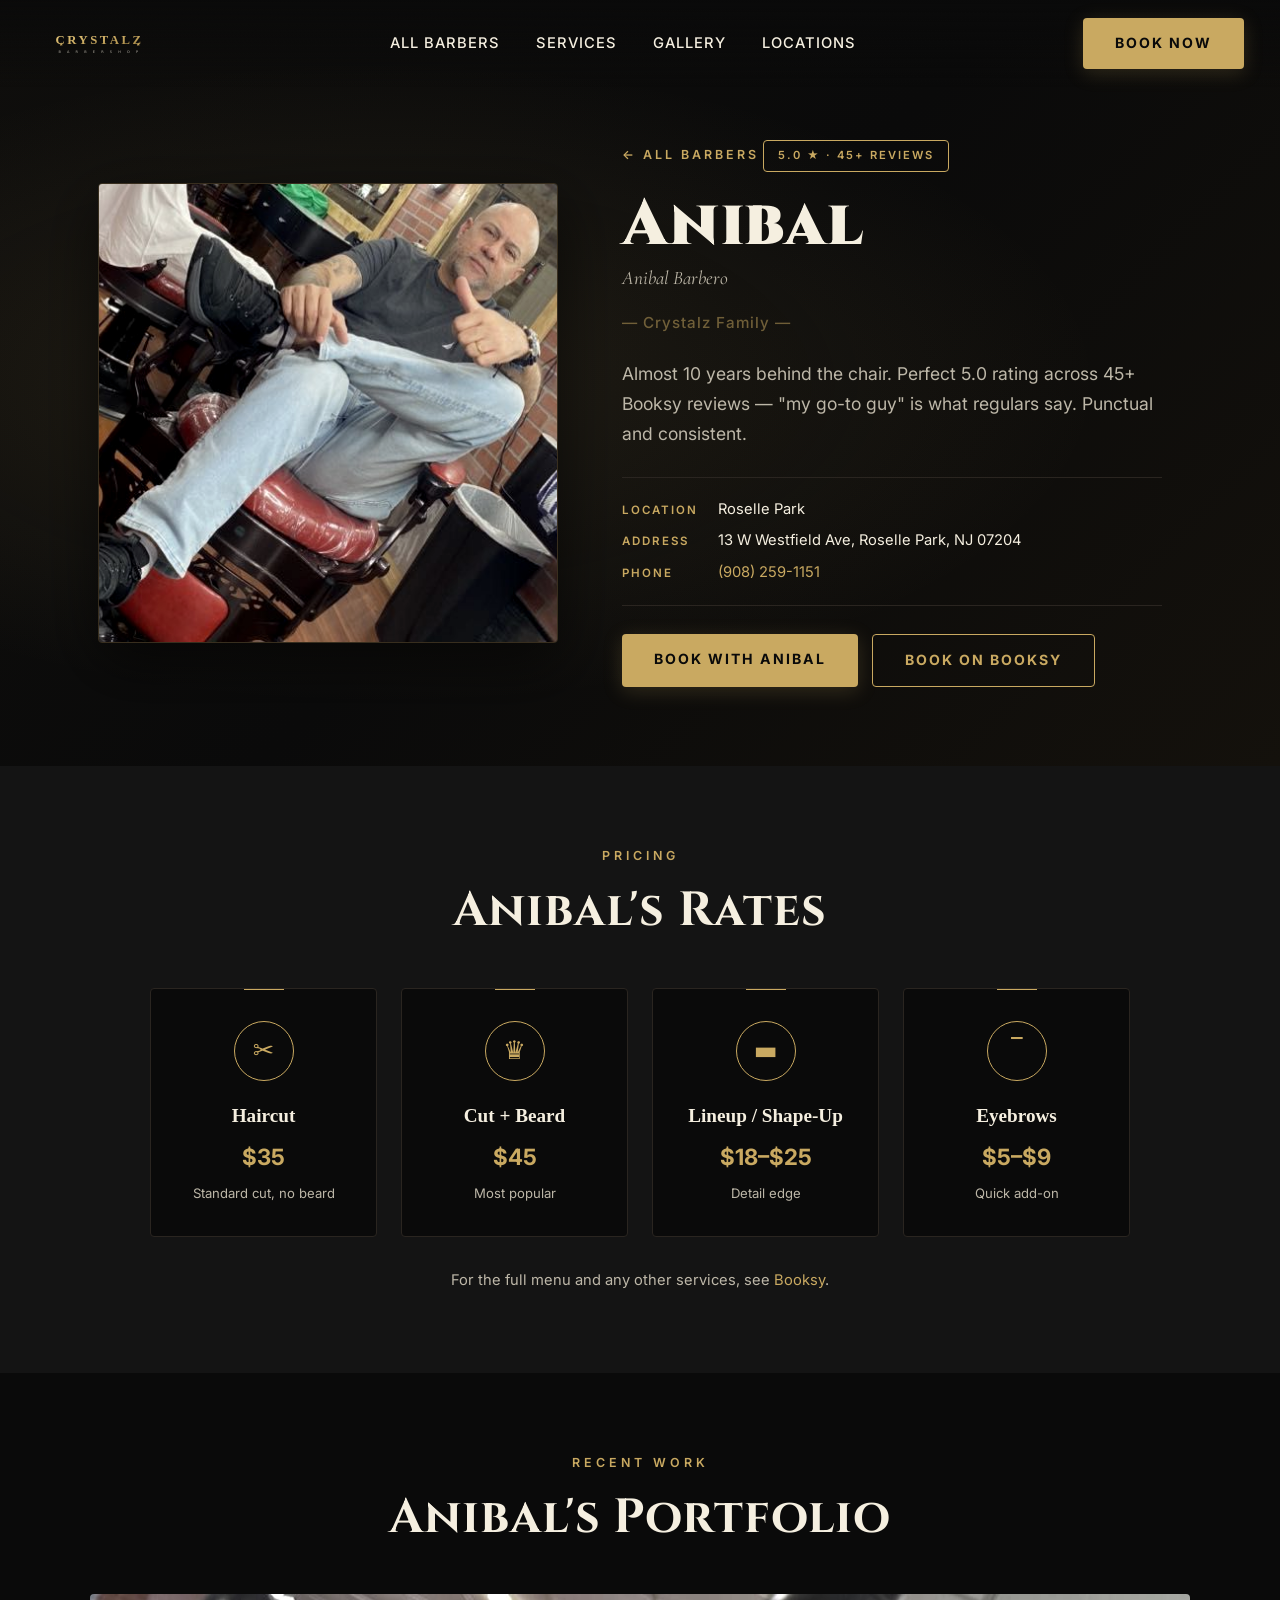
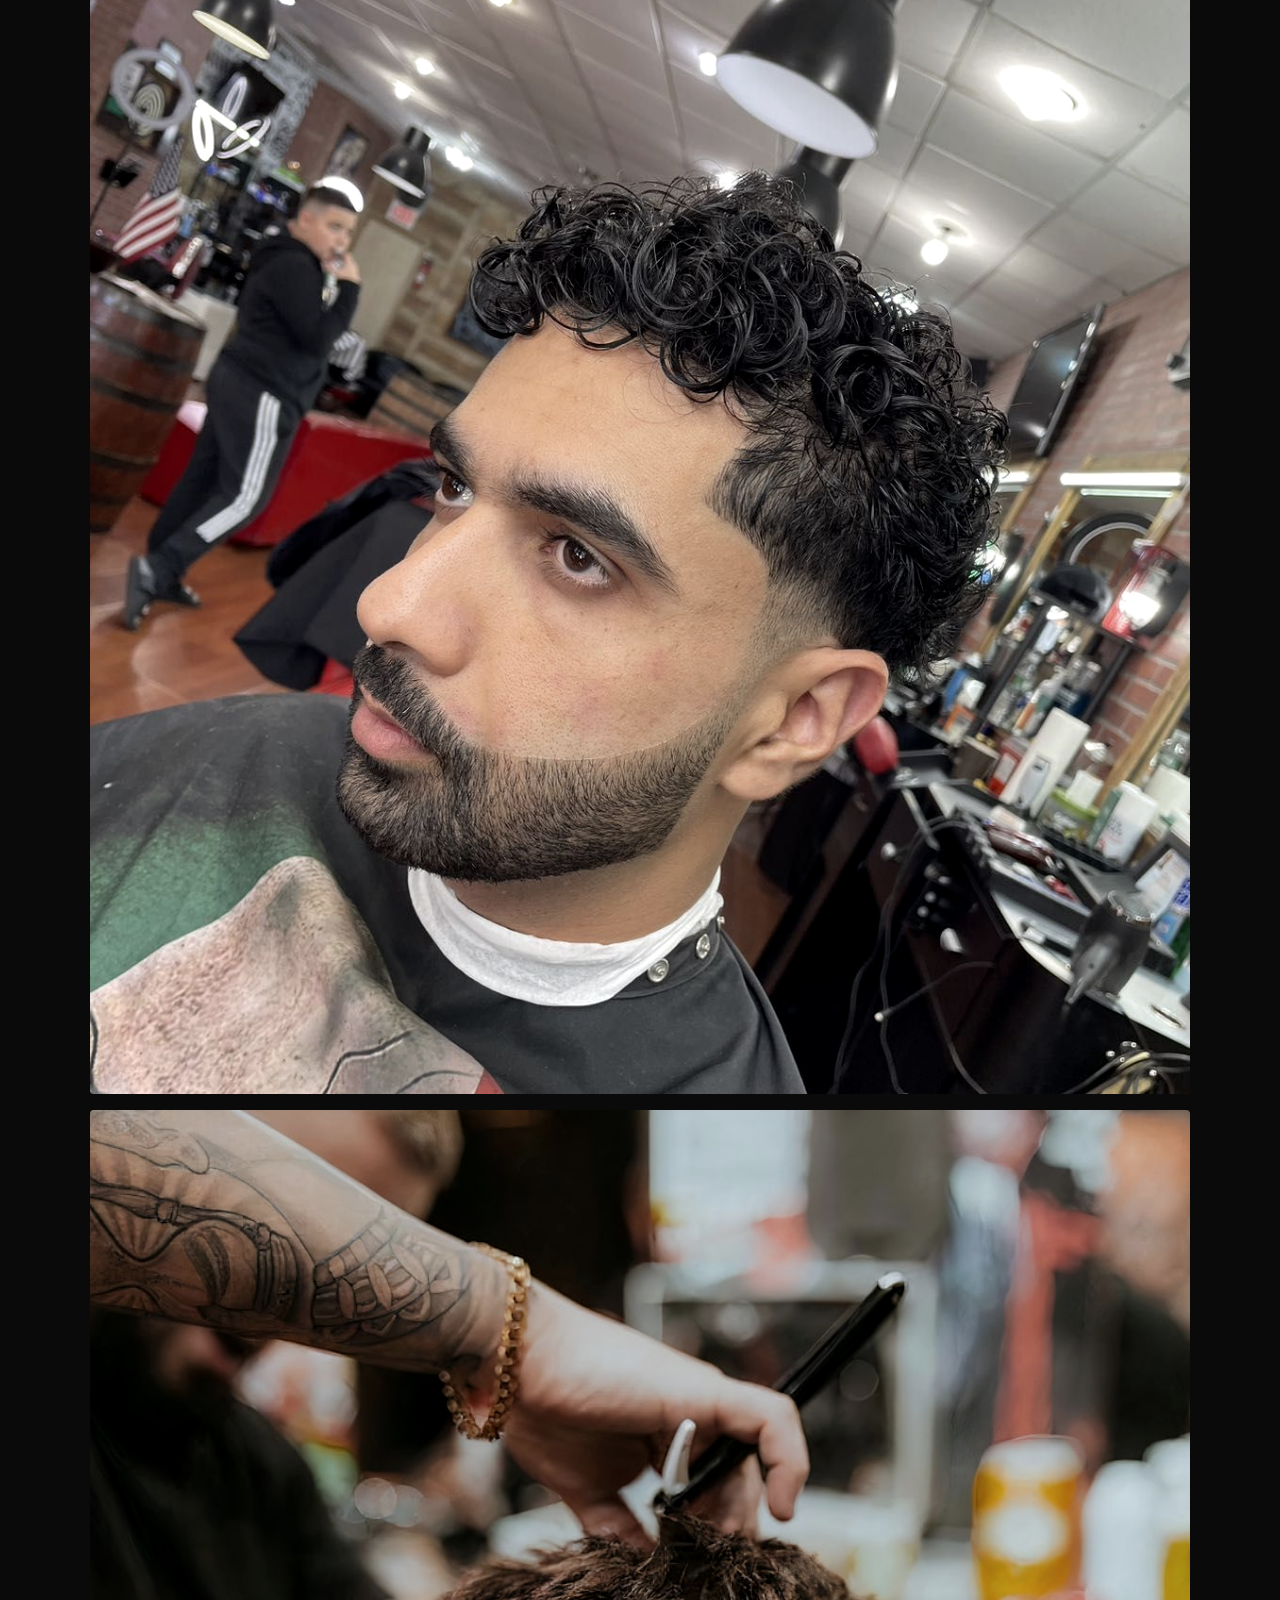
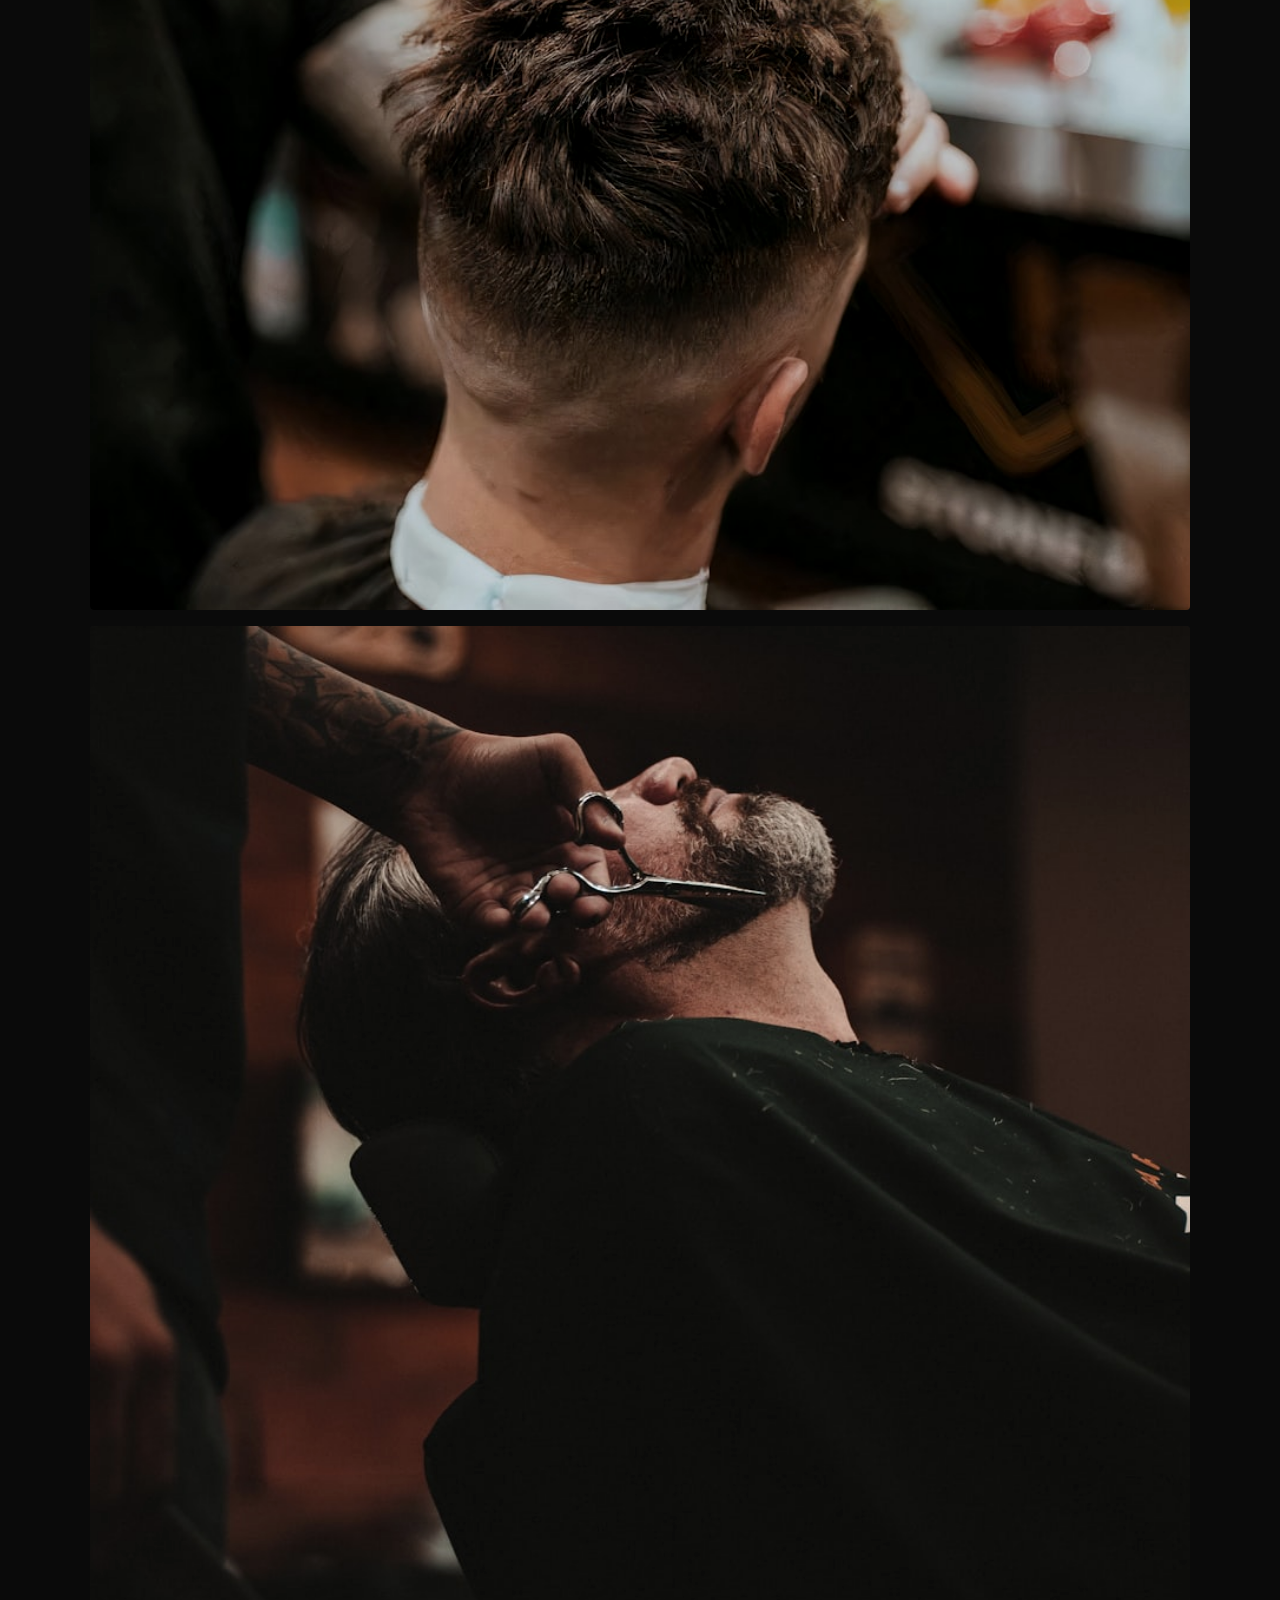
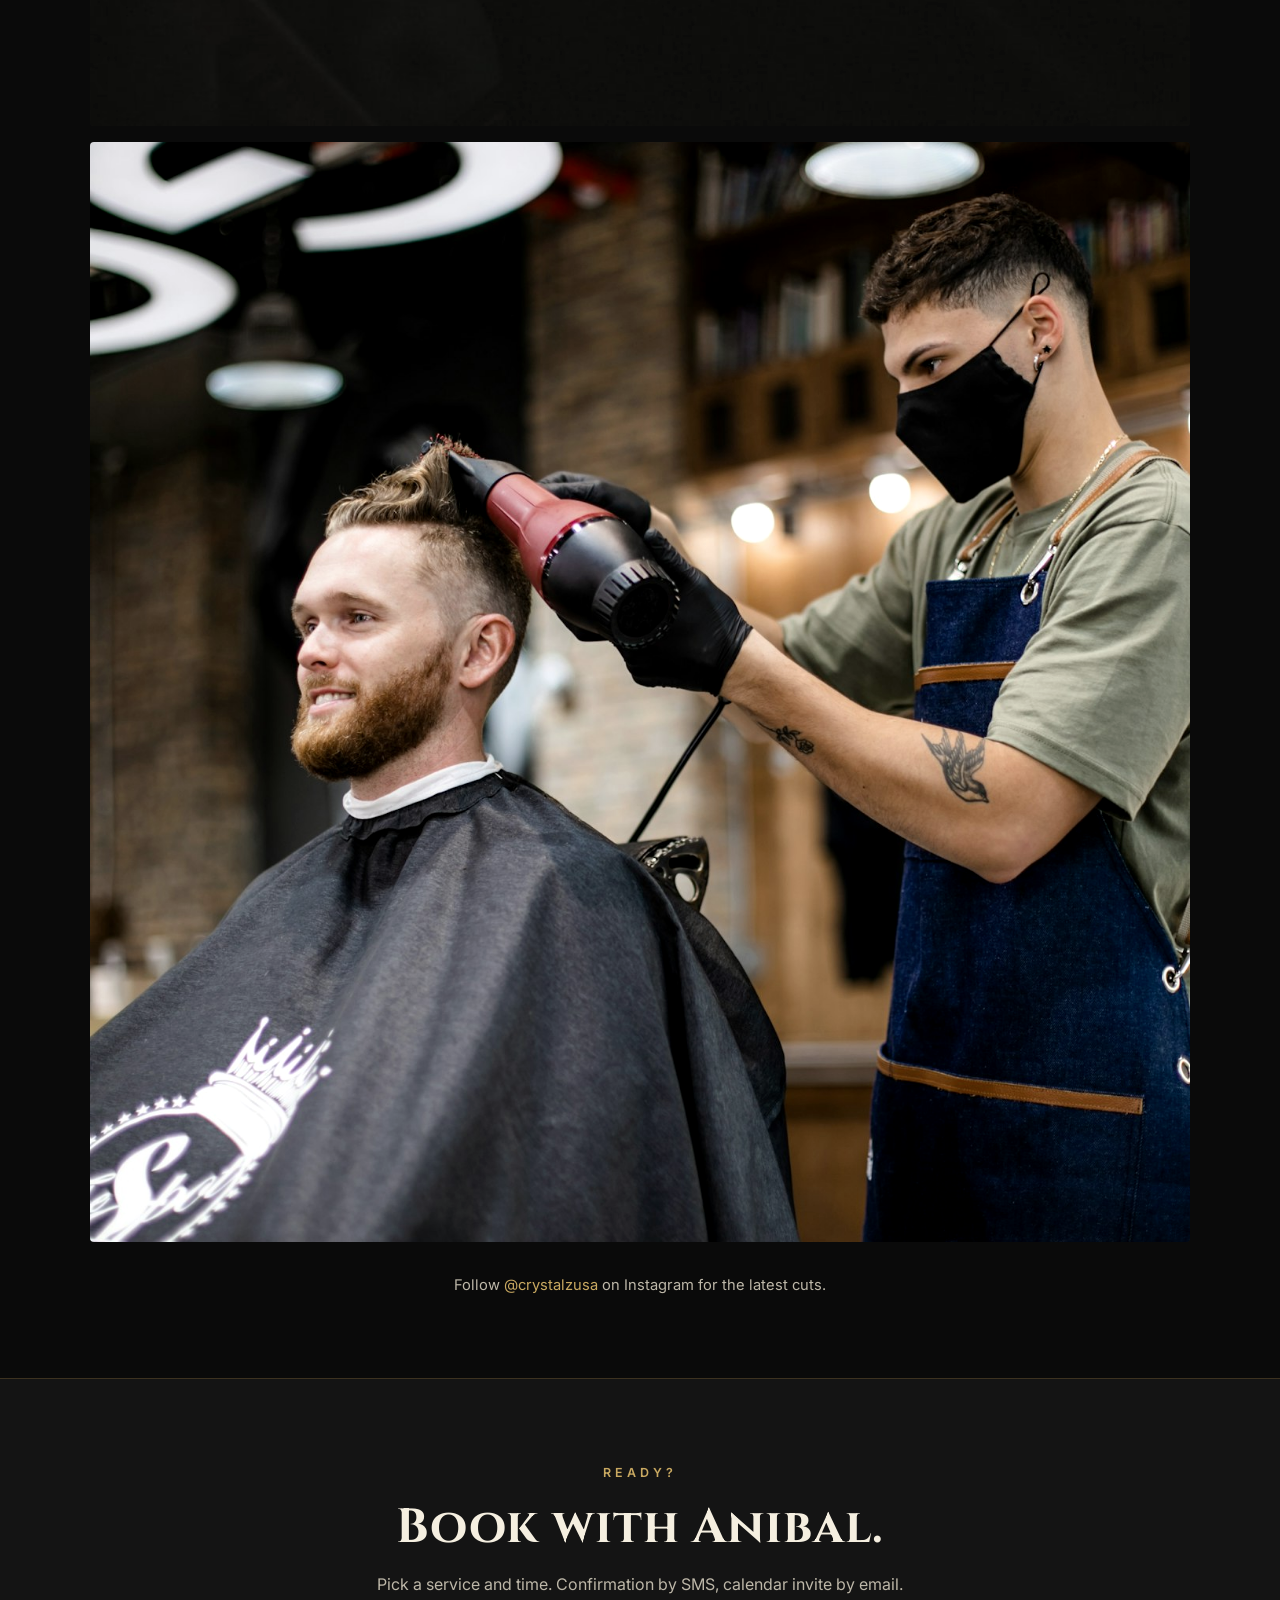
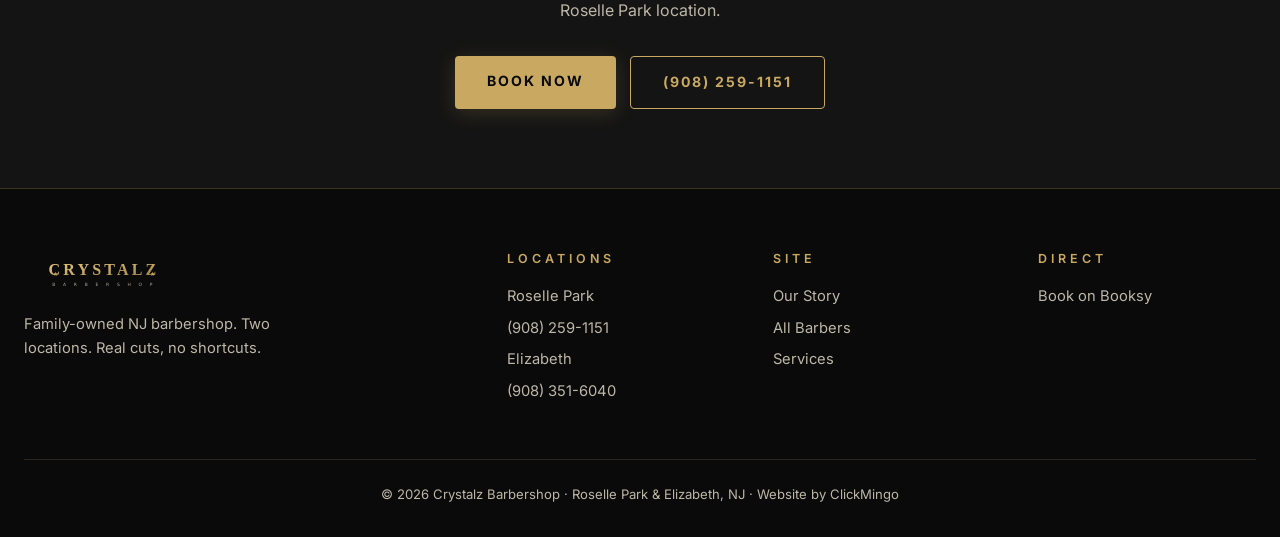
==== commit b0670152: "Add fine-print ClickMingo credit to footer Co-Authored-By: Claude Opus 4.8 <noreply@anthropic.com>" ====
--- a/barbers/anibal.html
+++ b/barbers/anibal.html
@@ -170,7 +170,7 @@
       </div>
     </div>
     <div class="footer-bottom">
-      © 2026 Crystalz Barbershop · Roselle Park & Elizabeth, NJ
+      © 2026 Crystalz Barbershop · Roselle Park & Elizabeth, NJ · Website by <a href="https://clickmingo.com" target="_blank" rel="noopener">ClickMingo</a>
     </div>
   </div>
 </footer>
--- a/css/styles.css
+++ b/css/styles.css
@@ -142,6 +142,29 @@
 @keyframes hero-zoom {
   from { transform: scale(1.0); }
   to   { transform: scale(1.08); }
+}
+.hero-pattern {
+  position: absolute;
+  inset: -10% 0;
+  width: 100%; height: 120%;
+  z-index: 0;
+  background-image: url("../images/hero-pattern.webp");
+  background-size: 900px auto;
+  background-position: center;
+  background-repeat: repeat;
+  filter: invert(1) brightness(0.95) contrast(1.1);
+  opacity: 0.55;
+  will-change: transform, opacity;
+  transform: translate3d(0, 0, 0) scale(1);
+}
+@media (max-width: 768px) {
+  .hero-pattern {
+    background-image: url("../images/hero-pattern-mobile.webp");
+    background-size: 600px auto;
+  }
+}
+@media (prefers-reduced-motion: reduce) {
+  .hero-pattern { transform: none !important; opacity: 0.45 !important; }
 }
 .hero-bg {
   position: absolute; inset: 0; z-index: 1;
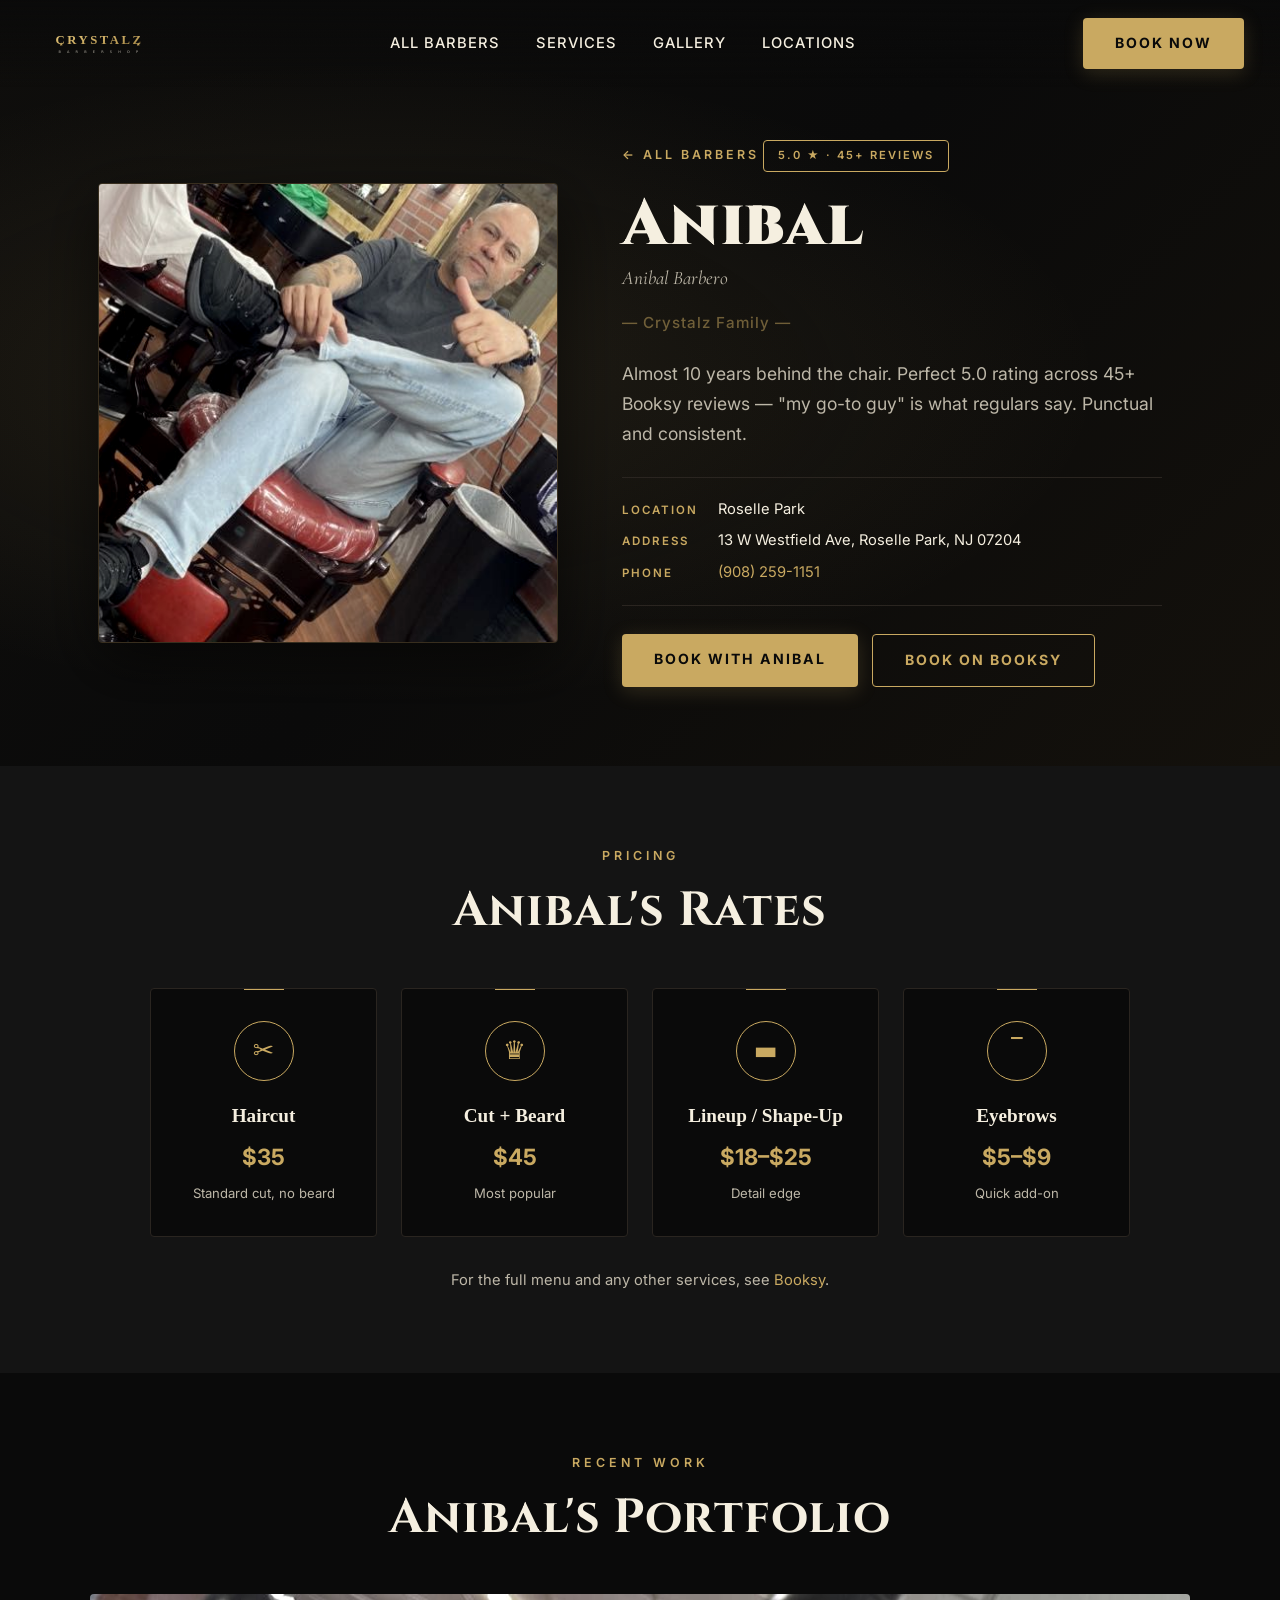
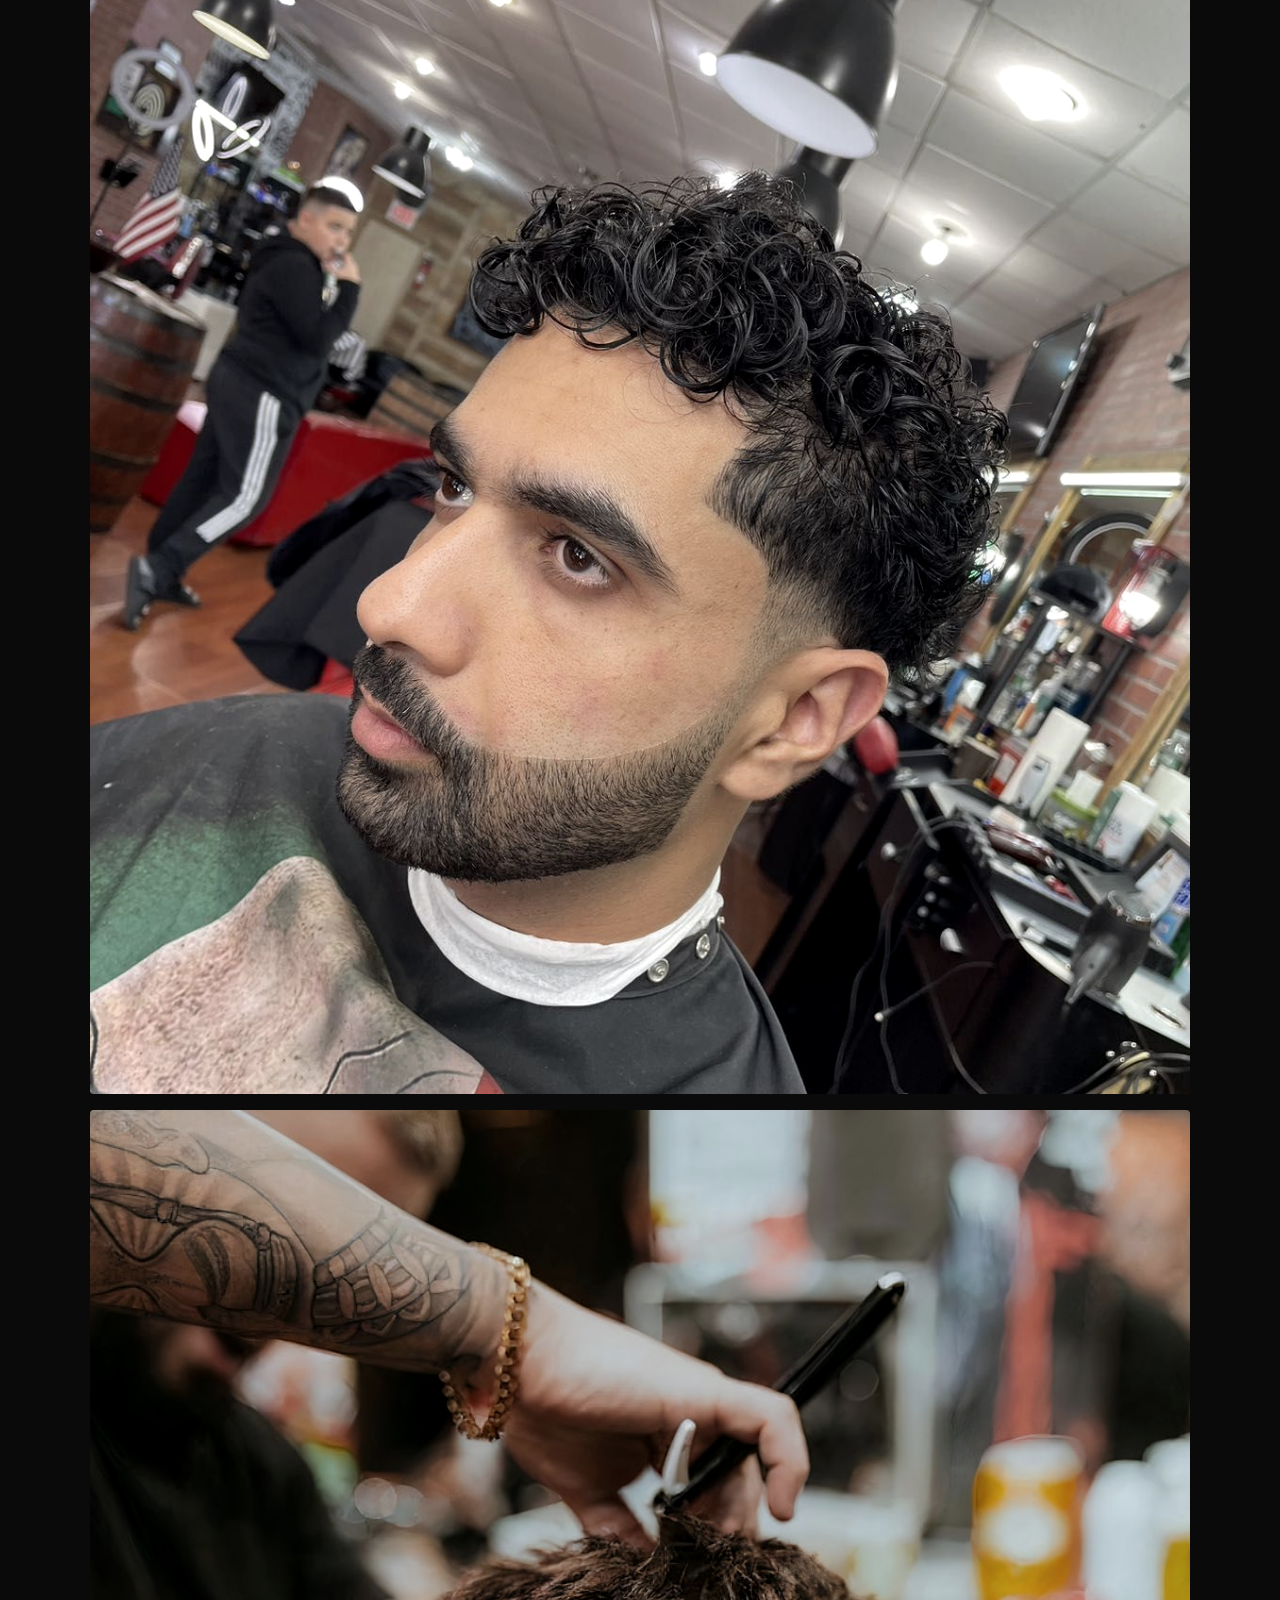
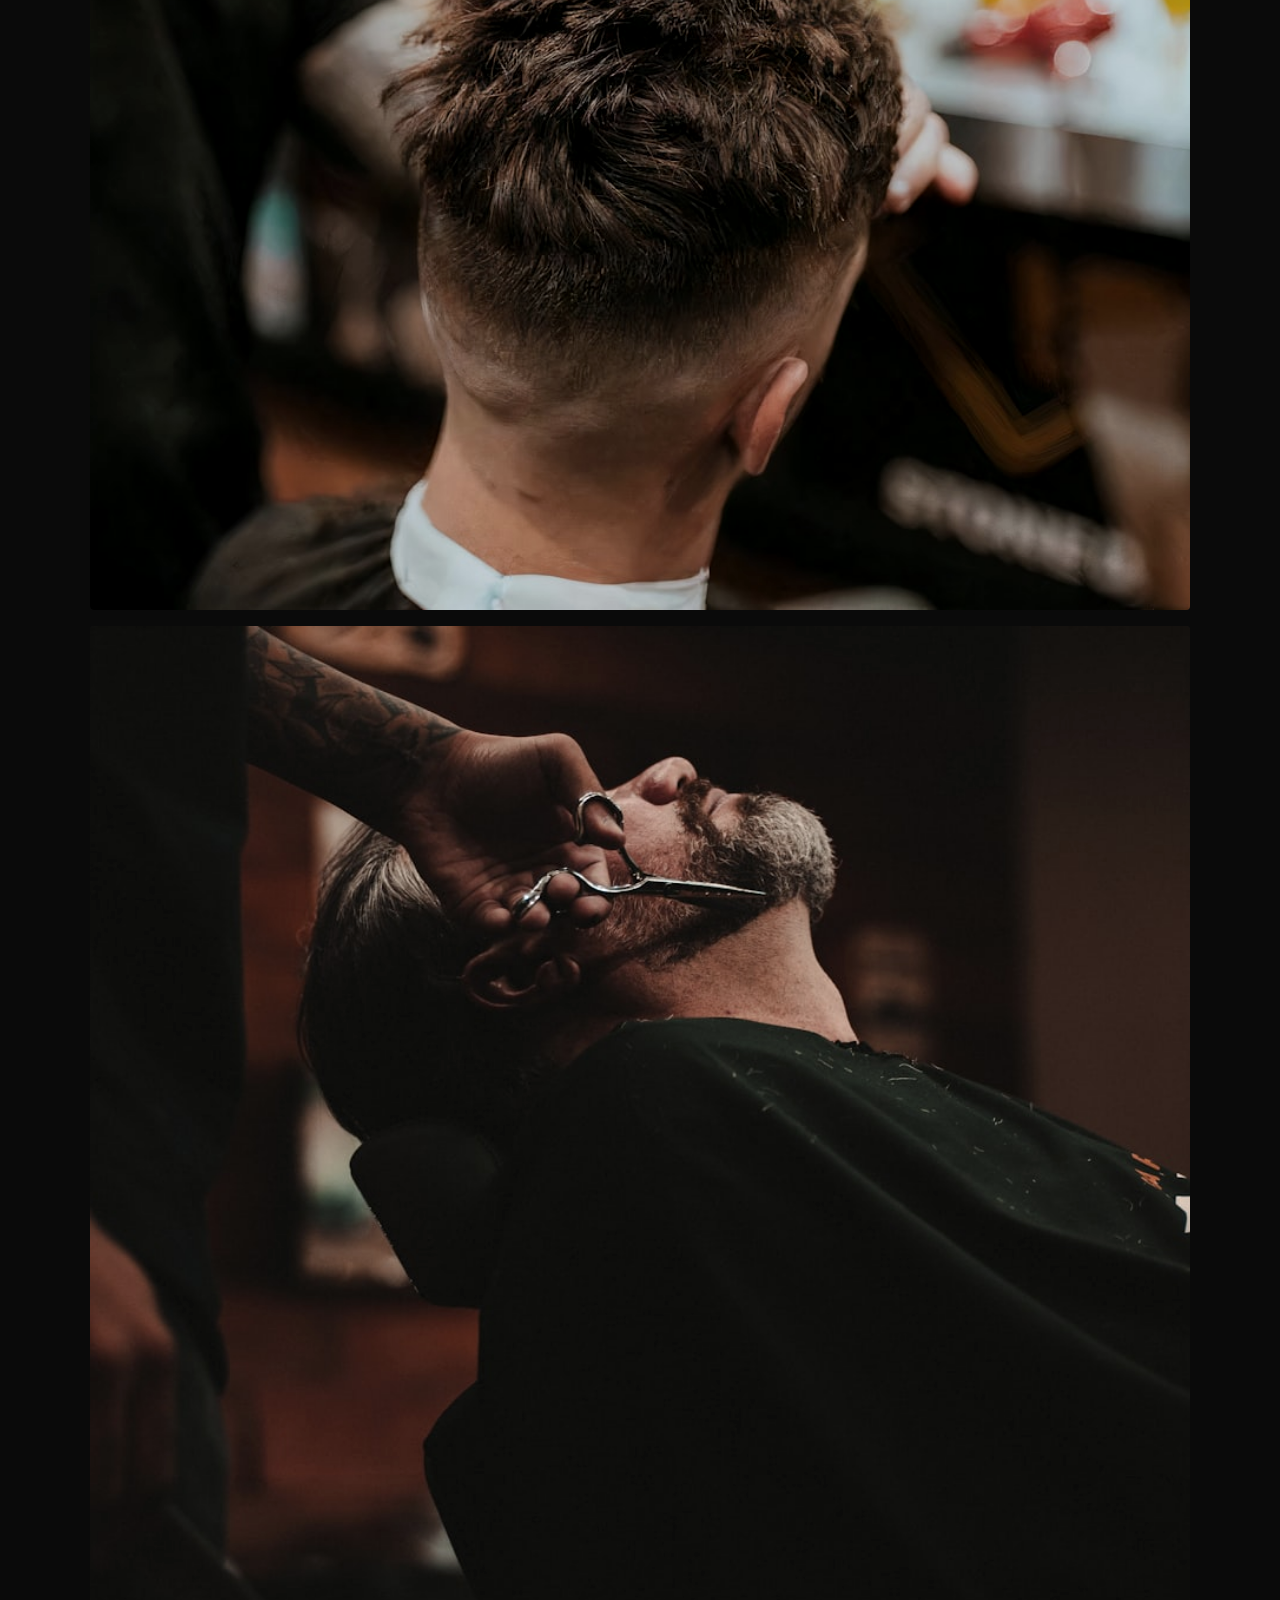
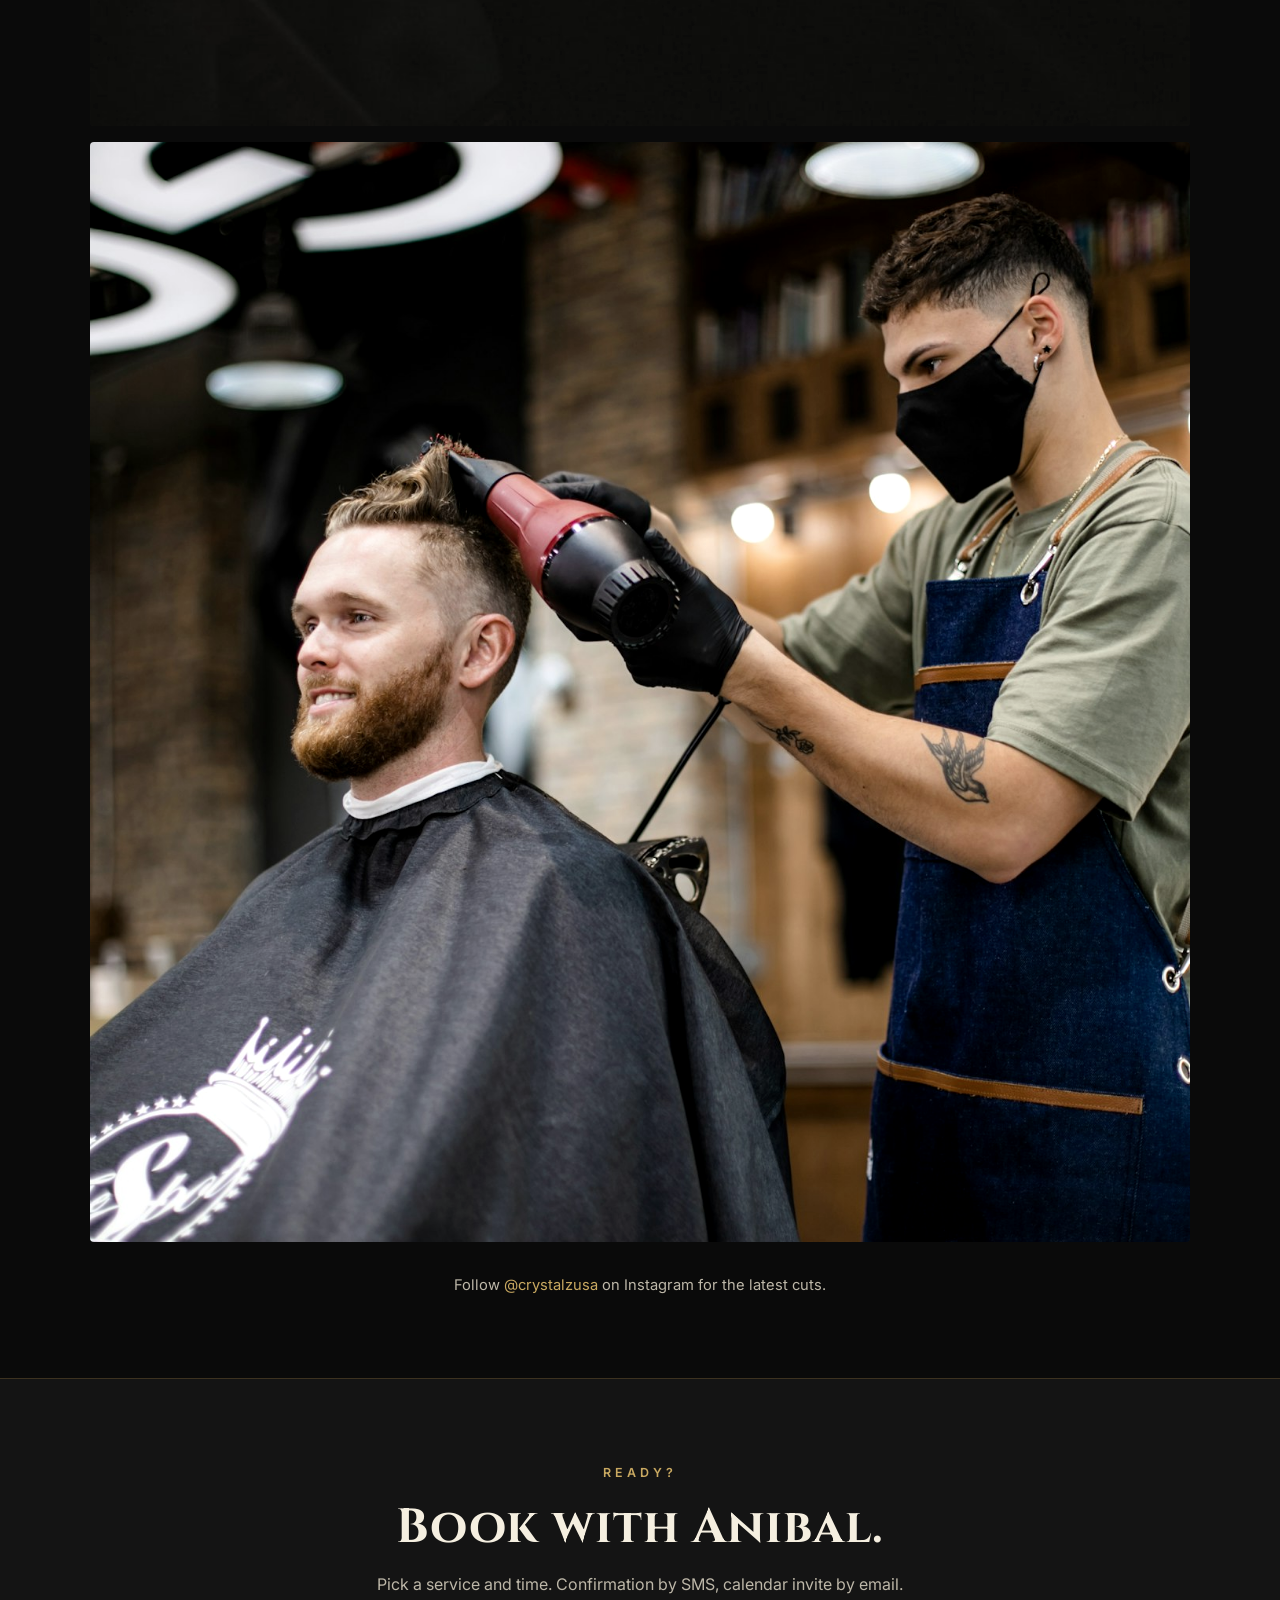
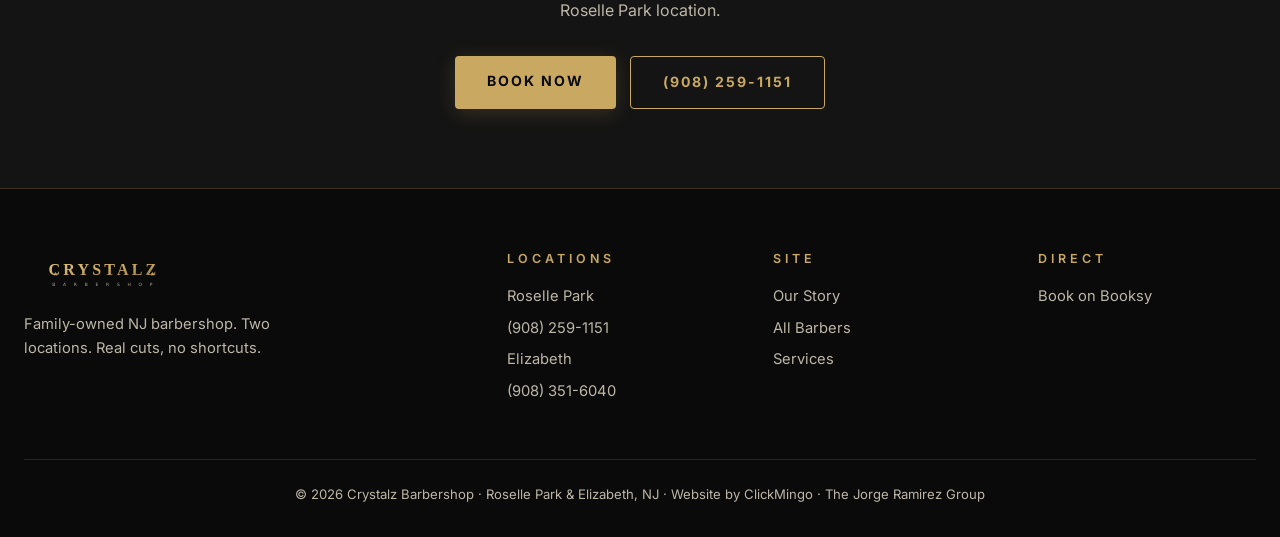
==== commit 0261e418: "Add The Jorge Ramirez Group credit link to footer Co-Authored-By: Claude Fable 5 <noreply@anthropic." ====
--- a/barbers/anibal.html
+++ b/barbers/anibal.html
@@ -170,7 +170,7 @@
       </div>
     </div>
     <div class="footer-bottom">
-      © 2026 Crystalz Barbershop · Roselle Park & Elizabeth, NJ · Website by <a href="https://clickmingo.com" target="_blank" rel="noopener">ClickMingo</a>
+      © 2026 Crystalz Barbershop · Roselle Park & Elizabeth, NJ · Website by <a href="https://clickmingo.com" target="_blank" rel="noopener">ClickMingo</a> · <a href="https://thejorgeramirezgroup.com" target="_blank" rel="noopener" title="New Jersey Real Estate — The Jorge Ramirez Group">The Jorge Ramirez Group</a>
     </div>
   </div>
 </footer>
